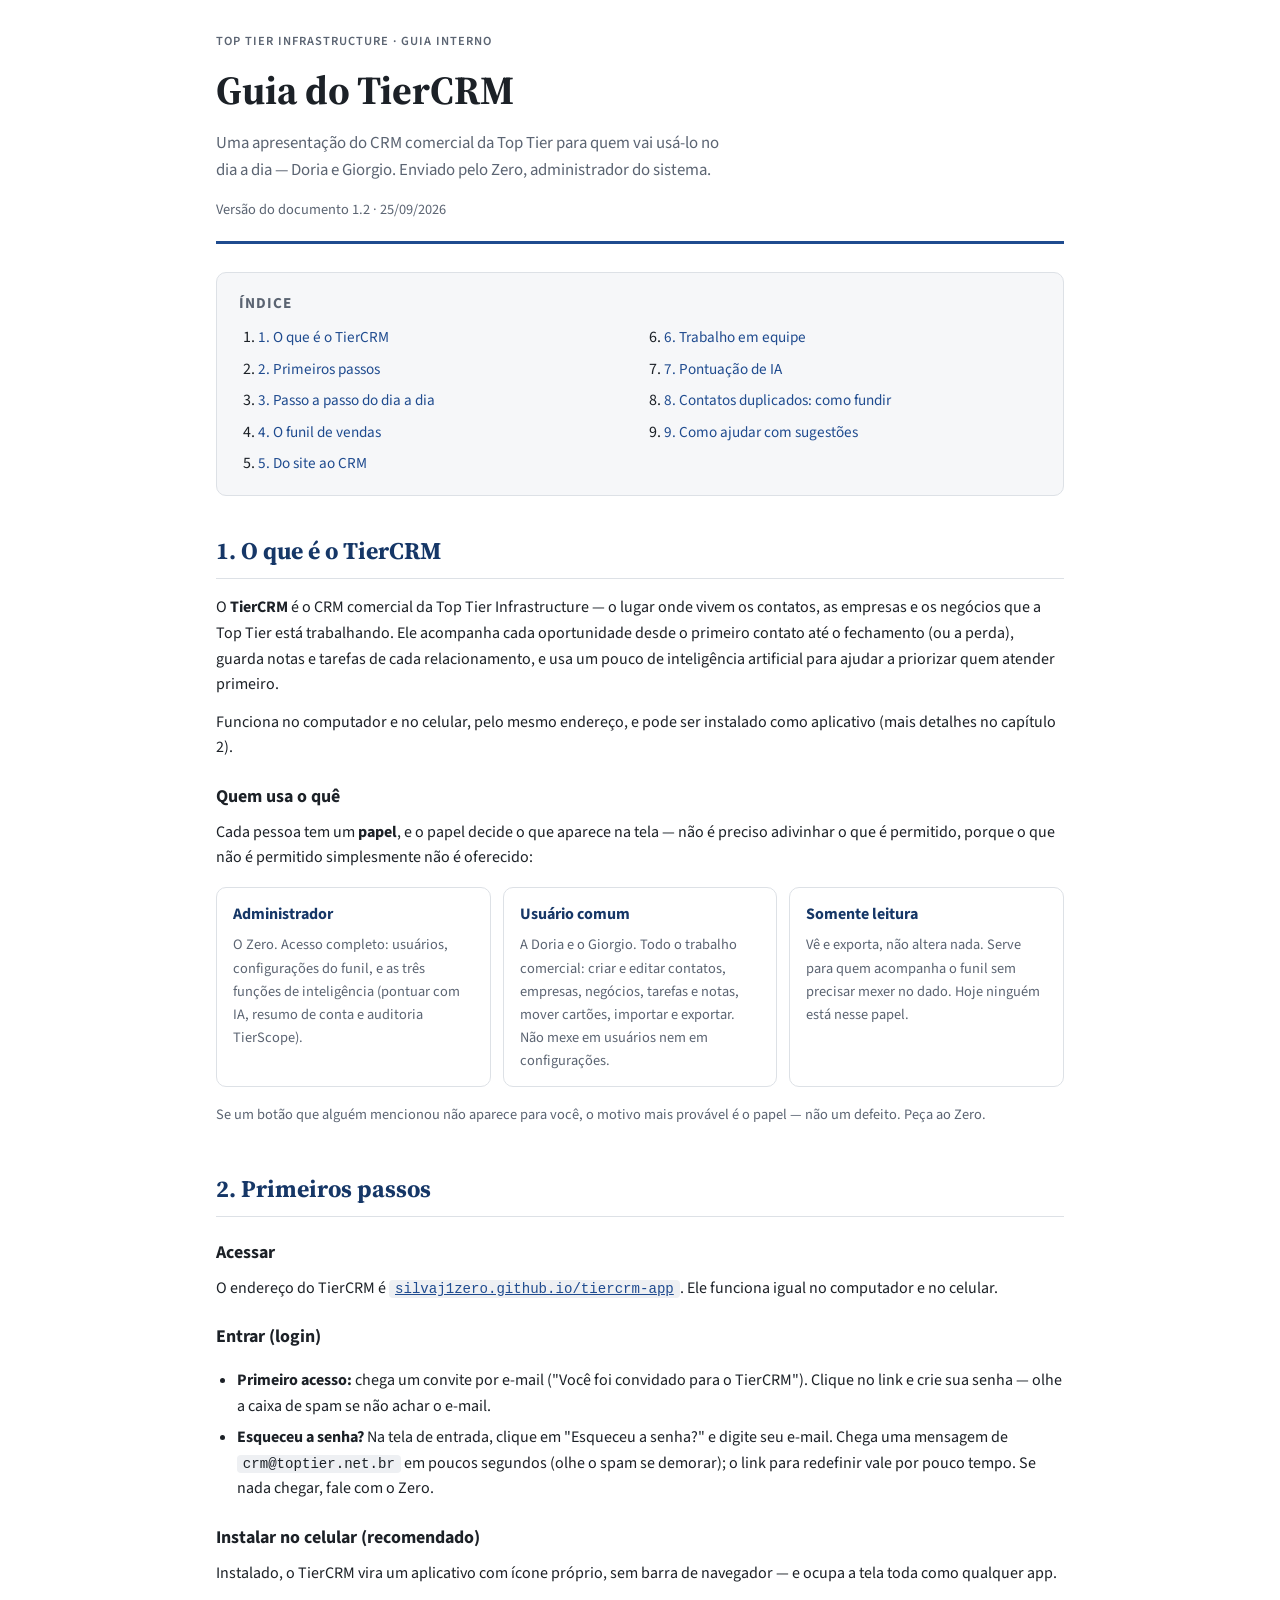
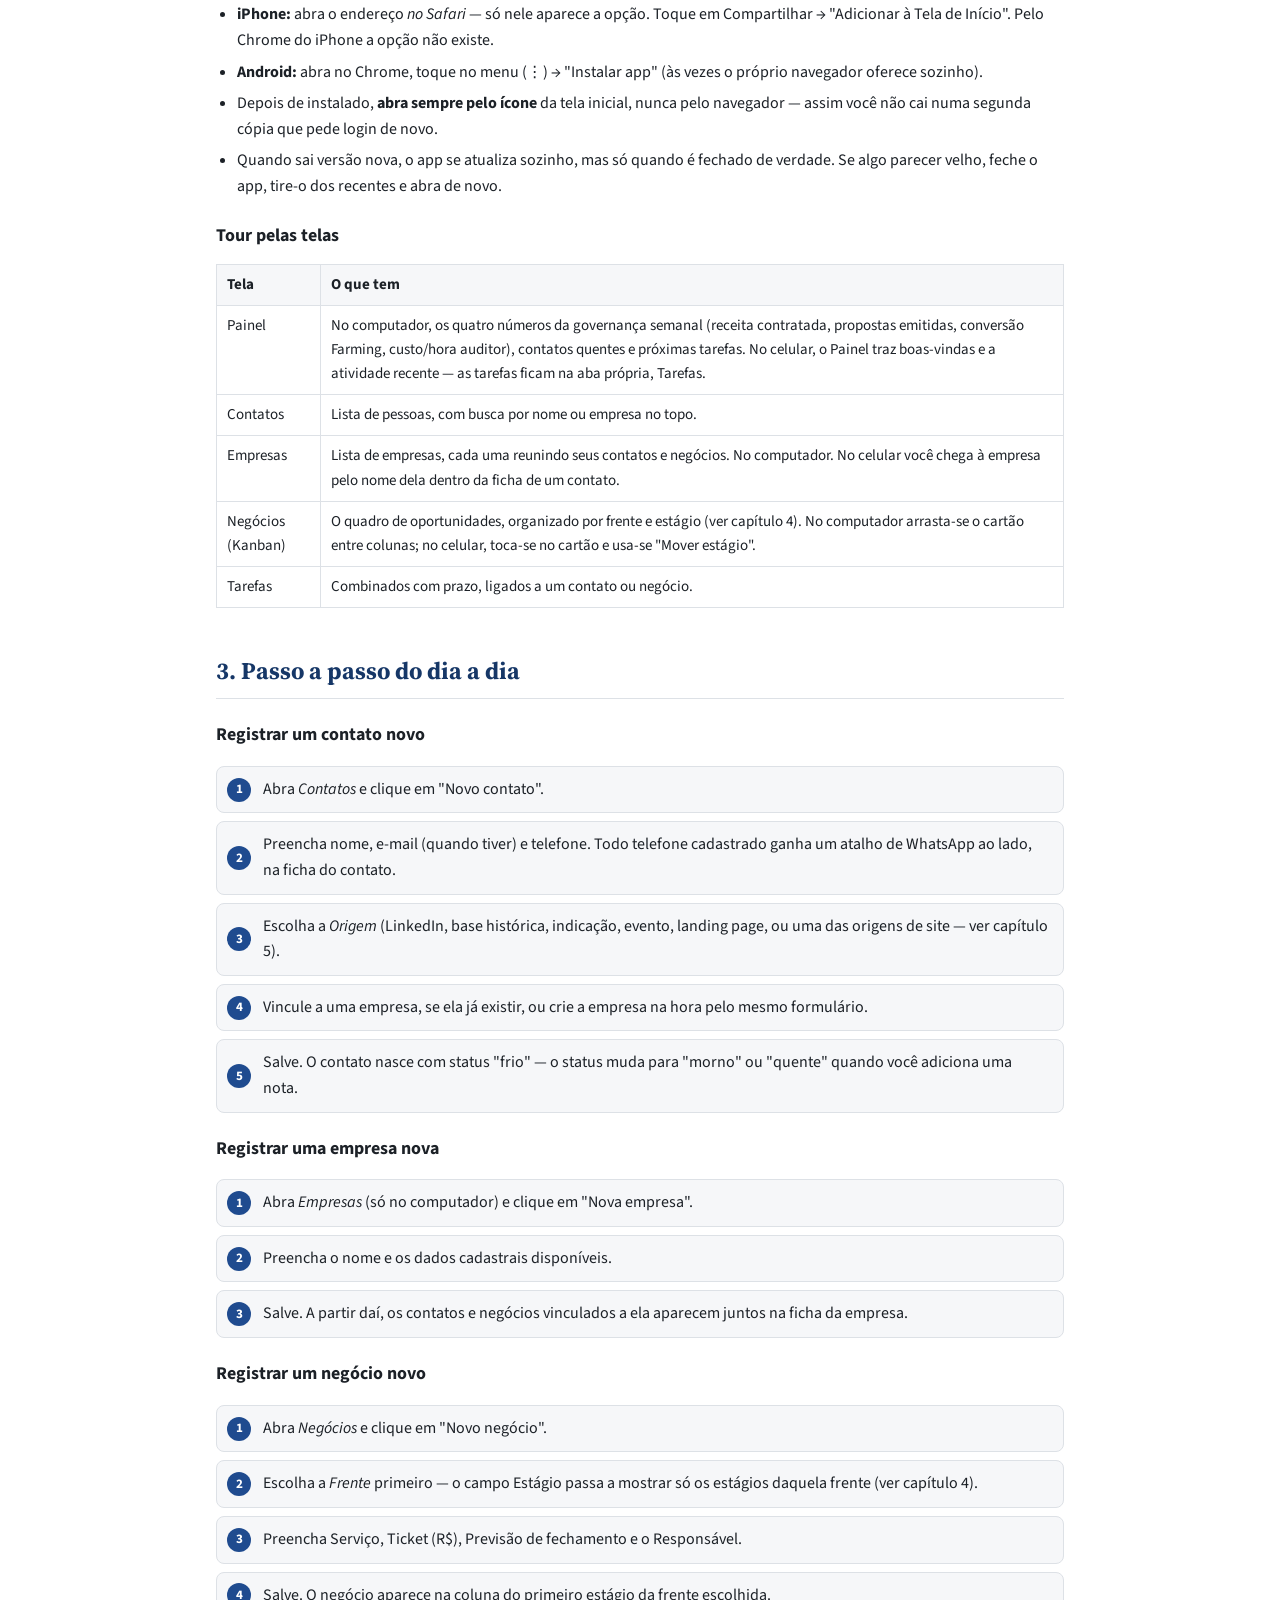
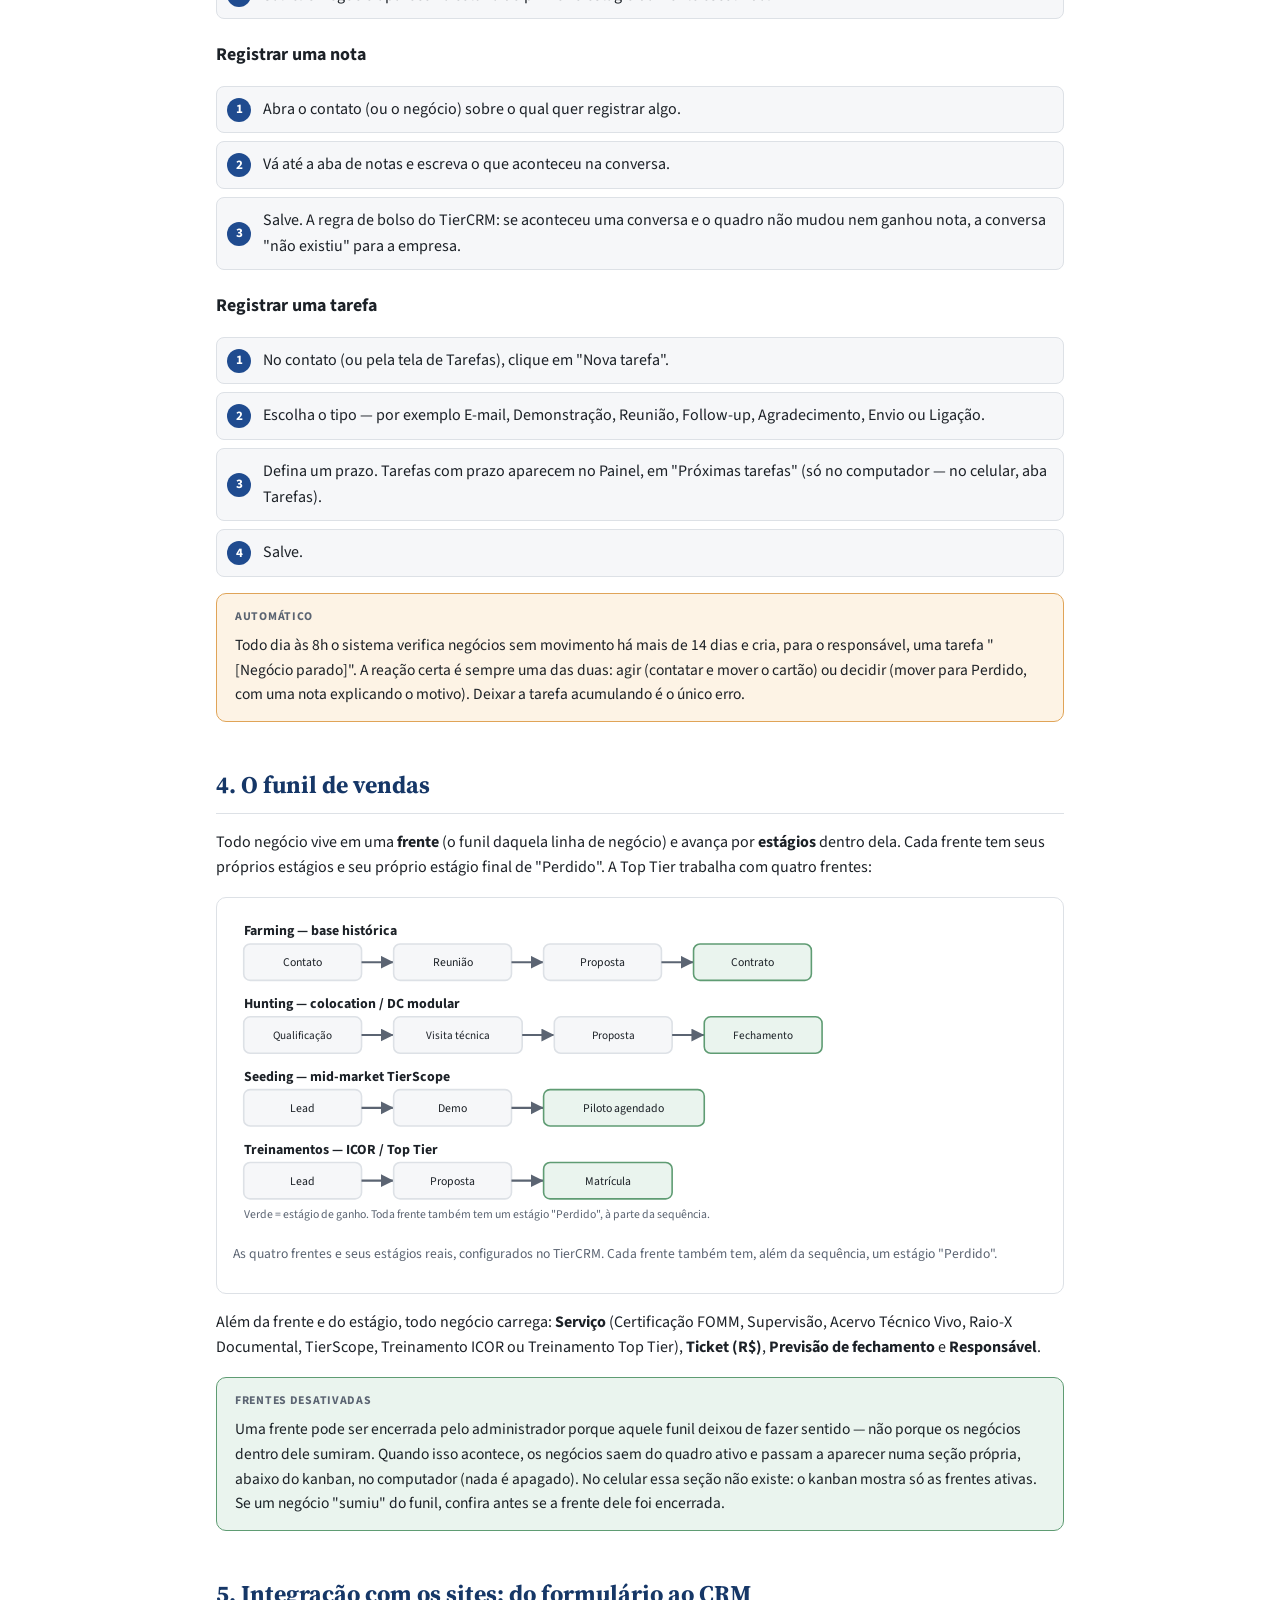
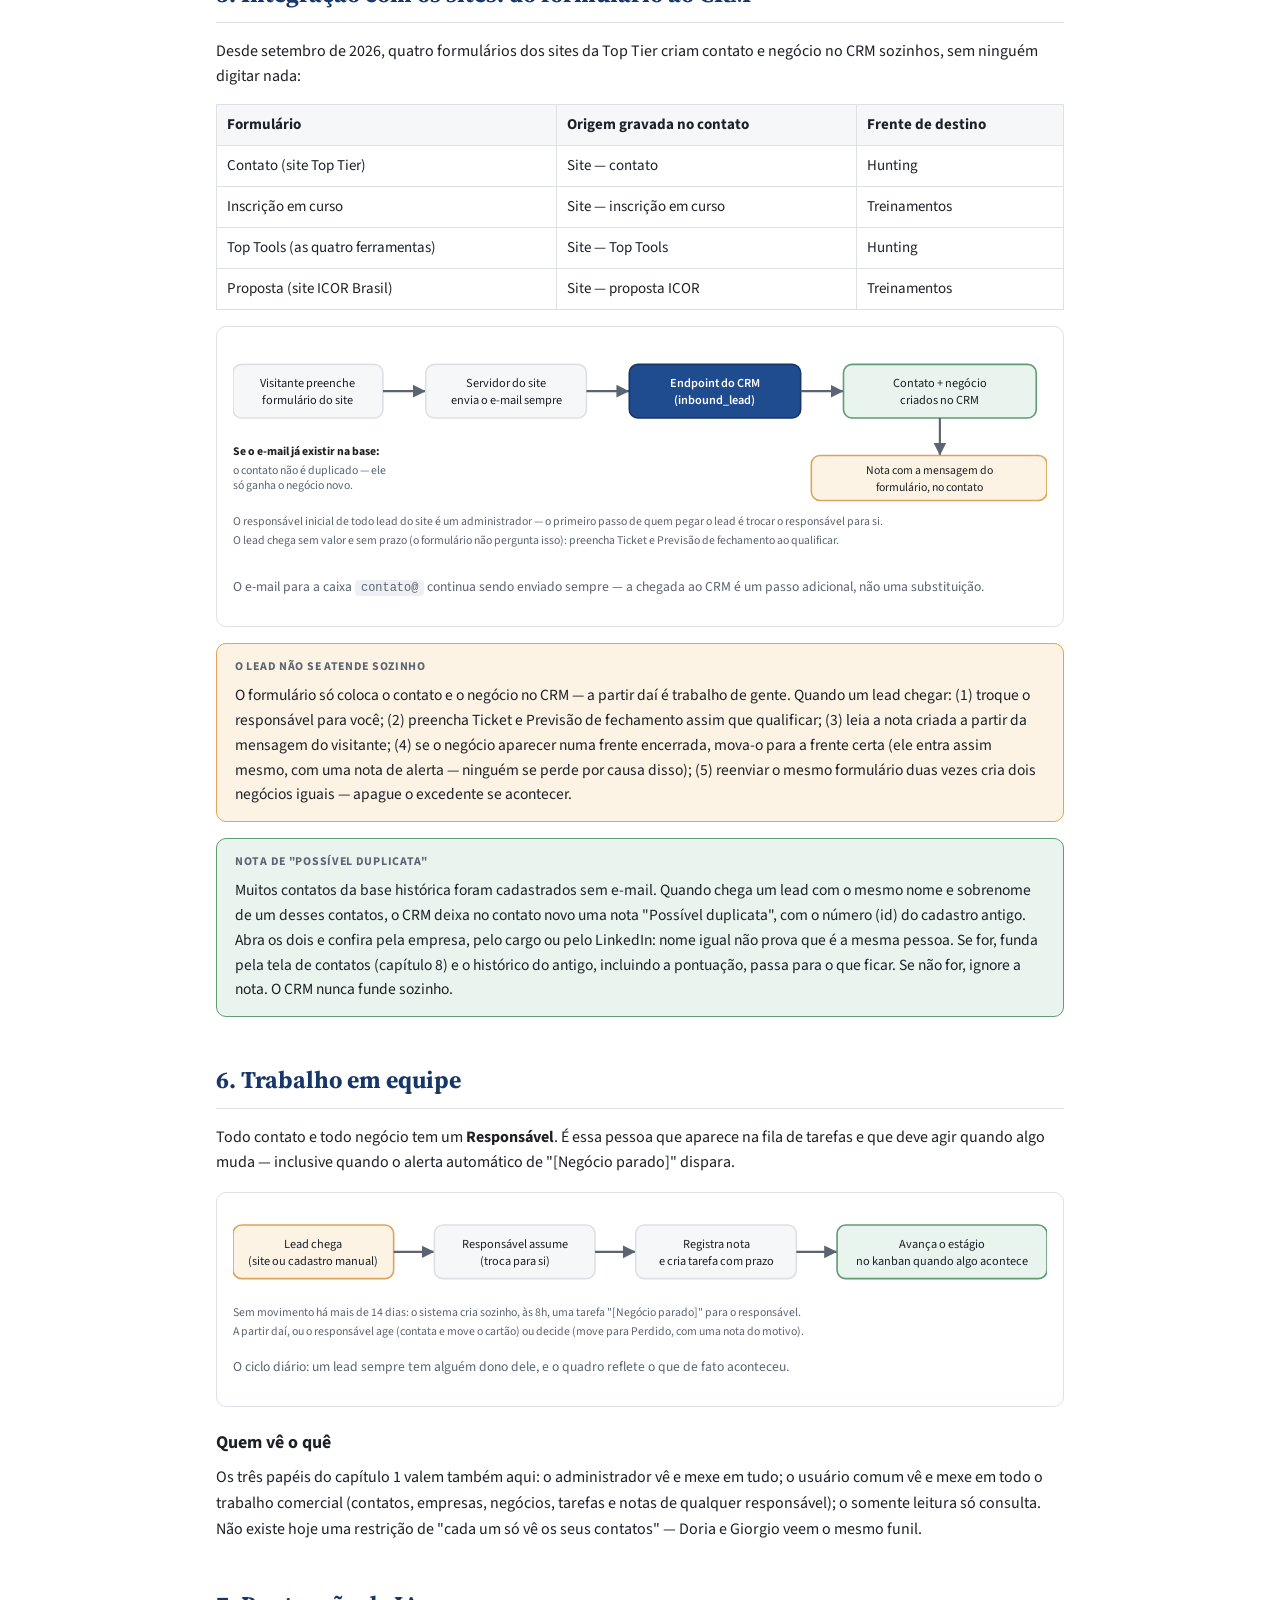
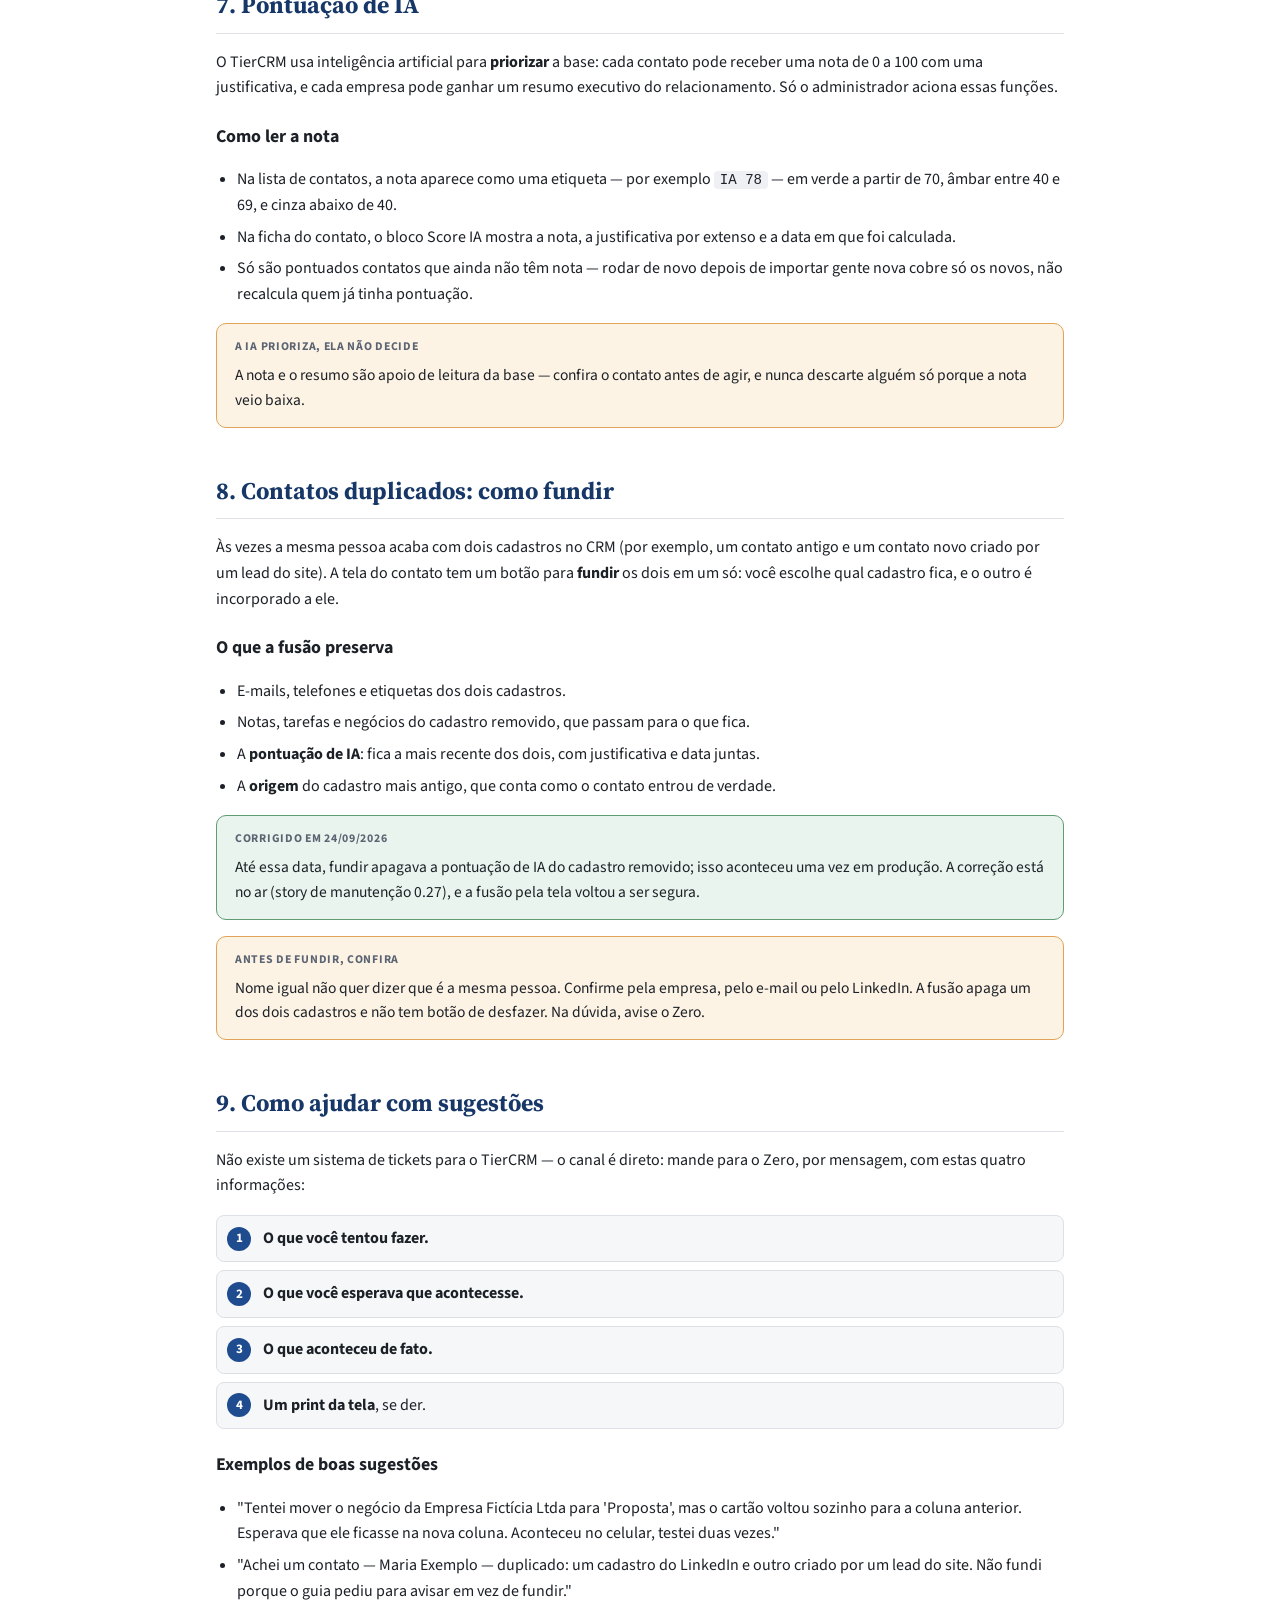
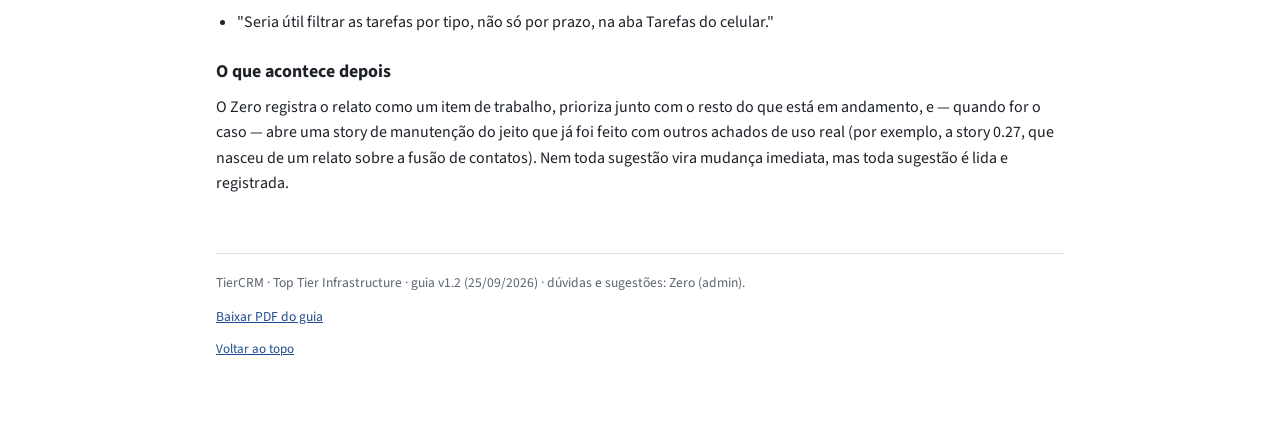
==== guia/index.html @ b4ea7267 "Updates" ====
<!doctype html>
<html lang="pt-BR">
  <head>
    <meta charset="UTF-8" />
    <meta name="viewport" content="width=device-width, initial-scale=1.0" />
    <meta name="robots" content="noindex, nofollow" />
    <title>Guia do TierCRM</title>
    <meta
      name="description"
      content="Apresentação didática do TierCRM para a equipe da Top Tier Infrastructure."
    />
    <link rel="preconnect" href="https://fonts.googleapis.com" />
    <link rel="preconnect" href="https://fonts.gstatic.com" crossorigin />
    <link
      href="https://fonts.googleapis.com/css2?family=Source+Sans+3:wght@400;600;700&family=Source+Serif+4:wght@600;700&display=swap"
      rel="stylesheet"
    />
    <style>
      :root {
        --color-bg: #ffffff;
        --color-bg-alt: #f6f7f9;
        --color-surface: #ffffff;
        --color-border: #dde1e6;
        --color-text: #1c2127;
        --color-text-muted: #5b6472;
        --color-primary: #1f4b8f;
        --color-primary-dark: #163767;
        --color-accent: #b3550f;
        --color-warn-bg: #fdf3e5;
        --color-warn-border: #e0a458;
        --color-danger-bg: #fceceb;
        --color-danger-border: #d16a5e;
        --color-ok-bg: #eaf4ee;
        --color-ok-border: #5f9c73;
        --color-code-bg: #eef0f3;
        --color-on-primary: #ffffff;
        --shadow-card:
          0 1px 2px rgba(20, 24, 30, 0.06), 0 1px 1px rgba(20, 24, 30, 0.04);
        --font-body:
          "Source Sans 3", "Segoe UI", system-ui, -apple-system, sans-serif;
        --font-heading: "Source Serif 4", Georgia, "Times New Roman", serif;
      }

      @media (prefers-color-scheme: dark) {
        :root:not([data-theme="light"]) {
          --color-bg: #14171c;
          --color-bg-alt: #1a1e24;
          --color-surface: #1d2128;
          --color-border: #333a44;
          --color-text: #e7e9ec;
          --color-text-muted: #a3aab5;
          --color-primary: #7ea6e8;
          --color-primary-dark: #a9c4f0;
          --color-accent: #e3a15f;
          --color-warn-bg: #332617;
          --color-warn-border: #b07a34;
          --color-danger-bg: #34201e;
          --color-danger-border: #b3564a;
          --color-ok-bg: #1c2b21;
          --color-ok-border: #4c8562;
          --color-code-bg: #262b33;
          --color-on-primary: #0f1a2e;
          --shadow-card: 0 1px 2px rgba(0, 0, 0, 0.4);
        }
      }

      :root[data-theme="dark"] {
        --color-bg: #14171c;
        --color-bg-alt: #1a1e24;
        --color-surface: #1d2128;
        --color-border: #333a44;
        --color-text: #e7e9ec;
        --color-text-muted: #a3aab5;
        --color-primary: #7ea6e8;
        --color-primary-dark: #a9c4f0;
        --color-accent: #e3a15f;
        --color-warn-bg: #332617;
        --color-warn-border: #b07a34;
        --color-danger-bg: #34201e;
        --color-danger-border: #b3564a;
        --color-ok-bg: #1c2b21;
        --color-ok-border: #4c8562;
        --color-code-bg: #262b33;
        --color-on-primary: #0f1a2e;
        --shadow-card: 0 1px 2px rgba(0, 0, 0, 0.4);
      }

      * {
        box-sizing: border-box;
      }

      html {
        -webkit-text-size-adjust: 100%;
      }

      body {
        margin: 0;
        padding: 0;
        background: var(--color-bg);
        color: var(--color-text);
        font-family: var(--font-body);
        line-height: 1.6;
        overflow-x: hidden;
      }

      .page {
        max-width: 880px;
        margin: 0 auto;
        padding: 32px 16px 64px;
      }

      header.masthead {
        border-bottom: 3px solid var(--color-primary);
        padding-bottom: 20px;
        margin-bottom: 28px;
      }

      header.masthead .eyebrow {
        text-transform: uppercase;
        letter-spacing: 0.08em;
        font-size: 0.78rem;
        color: var(--color-text-muted);
        font-weight: 600;
      }

      header.masthead h1 {
        font-family: var(--font-heading);
        font-size: clamp(1.8rem, 5vw, 2.5rem);
        margin: 6px 0 8px;
        color: var(--color-text);
      }

      header.masthead p.lede {
        font-size: 1.05rem;
        color: var(--color-text-muted);
        max-width: 65ch;
        margin: 0;
      }

      header.masthead .meta-row {
        margin-top: 14px;
        font-size: 0.9rem;
        color: var(--color-text-muted);
      }

      nav.toc {
        background: var(--color-bg-alt);
        border: 1px solid var(--color-border);
        border-radius: 10px;
        padding: 18px 22px;
        margin-bottom: 36px;
      }

      nav.toc h2 {
        margin: 0 0 10px;
        font-size: 0.95rem;
        text-transform: uppercase;
        letter-spacing: 0.06em;
        color: var(--color-text-muted);
      }

      nav.toc ol {
        columns: 2;
        column-gap: 28px;
        margin: 0;
        padding-left: 1.2em;
      }

      nav.toc li {
        break-inside: avoid;
        margin-bottom: 6px;
      }

      nav.toc a {
        color: var(--color-primary);
        text-decoration: none;
        font-size: 0.95rem;
      }

      nav.toc a:hover {
        text-decoration: underline;
      }

      @media (max-width: 560px) {
        nav.toc ol {
          columns: 1;
        }
      }

      section {
        margin-bottom: 44px;
        scroll-margin-top: 16px;
      }

      section h2 {
        font-family: var(--font-heading);
        font-size: 1.5rem;
        color: var(--color-primary-dark);
        border-bottom: 1px solid var(--color-border);
        padding-bottom: 8px;
        margin: 0 0 16px;
      }

      section h3 {
        font-size: 1.12rem;
        margin: 22px 0 8px;
        color: var(--color-text);
      }

      p {
        margin: 0 0 12px;
      }

      ul,
      ol {
        padding-left: 1.3em;
      }
      li {
        margin-bottom: 6px;
      }

      ol.steps {
        counter-reset: step;
        list-style: none;
        padding-left: 0;
      }

      ol.steps > li {
        counter-increment: step;
        position: relative;
        padding: 10px 14px 10px 46px;
        margin-bottom: 8px;
        background: var(--color-bg-alt);
        border: 1px solid var(--color-border);
        border-radius: 8px;
      }

      ol.steps > li::before {
        content: counter(step);
        position: absolute;
        left: 10px;
        top: 50%;
        transform: translateY(-50%);
        width: 24px;
        height: 24px;
        border-radius: 50%;
        background: var(--color-primary);
        color: var(--color-on-primary);
        font-size: 0.82rem;
        font-weight: 700;
        display: flex;
        align-items: center;
        justify-content: center;
      }

      .card {
        background: var(--color-surface);
        border: 1px solid var(--color-border);
        border-radius: 10px;
        padding: 18px 20px;
        box-shadow: var(--shadow-card);
        margin: 16px 0;
      }

      .callout {
        border-radius: 10px;
        padding: 14px 18px;
        margin: 16px 0;
        border: 1px solid var(--color-border);
        font-size: 0.97rem;
      }

      .callout.warn {
        background: var(--color-warn-bg);
        border-color: var(--color-warn-border);
      }

      .callout.danger {
        background: var(--color-danger-bg);
        border-color: var(--color-danger-border);
      }

      .callout.ok {
        background: var(--color-ok-bg);
        border-color: var(--color-ok-border);
      }

      .callout strong.label {
        display: block;
        text-transform: uppercase;
        font-size: 0.74rem;
        letter-spacing: 0.06em;
        margin-bottom: 6px;
        color: var(--color-text-muted);
      }

      table {
        width: 100%;
        border-collapse: collapse;
        margin: 14px 0;
        font-size: 0.94rem;
      }

      @media (max-width: 560px) {
        table {
          font-size: 0.84rem;
        }
        th,
        td {
          padding: 6px 7px;
          overflow-wrap: anywhere;
        }
      }

      caption {
        text-align: left;
        font-size: 0.85rem;
        color: var(--color-text-muted);
        margin-bottom: 6px;
      }

      th,
      td {
        border: 1px solid var(--color-border);
        padding: 8px 10px;
        text-align: left;
        vertical-align: top;
      }

      th {
        background: var(--color-bg-alt);
        font-weight: 700;
      }

      code {
        background: var(--color-code-bg);
        padding: 1px 6px;
        border-radius: 4px;
        font-size: 0.88em;
        font-family: "SFMono-Regular", Consolas, Menlo, monospace;
      }

      .role-grid {
        display: grid;
        grid-template-columns: repeat(3, 1fr);
        gap: 12px;
        margin: 16px 0;
      }

      @media (max-width: 640px) {
        .role-grid {
          grid-template-columns: 1fr;
        }
      }

      .role-card {
        border: 1px solid var(--color-border);
        border-radius: 10px;
        padding: 14px 16px;
        background: var(--color-surface);
      }

      .role-card h4 {
        margin: 0 0 6px;
        font-size: 1rem;
        color: var(--color-primary-dark);
      }

      .role-card p {
        font-size: 0.9rem;
        color: var(--color-text-muted);
        margin: 0;
      }

      .diagram-wrap {
        background: var(--color-surface);
        border: 1px solid var(--color-border);
        border-radius: 10px;
        padding: 16px;
        margin: 16px 0;
      }

      .diagram-wrap {
        overflow-x: auto;
      }
      .diagram-wrap svg {
        min-width: 620px;
        width: 100%;
        height: auto;
        display: block;
      }

      @media (max-width: 640px) {
        .diagram-wrap::before {
          content: "Arraste o diagrama para o lado para ver tudo.";
          display: block;
          font-size: 0.8rem;
          color: var(--color-text-muted);
          margin-bottom: 6px;
        }
      }

      .diagram-caption {
        font-size: 0.85rem;
        color: var(--color-text-muted);
        margin-top: 8px;
      }

      svg text {
        font-family: var(--font-body);
        fill: var(--color-text);
      }

      .svg-box {
        fill: var(--color-bg-alt);
        stroke: var(--color-border);
        stroke-width: 1.5;
      }
      .svg-box-primary {
        fill: var(--color-primary);
        stroke: var(--color-primary-dark);
        stroke-width: 1.5;
      }
      .svg-box-accent {
        fill: var(--color-warn-bg);
        stroke: var(--color-warn-border);
        stroke-width: 1.5;
      }
      .svg-box-ok {
        fill: var(--color-ok-bg);
        stroke: var(--color-ok-border);
        stroke-width: 1.5;
      }
      .svg-arrow {
        stroke: var(--color-text-muted);
        stroke-width: 2;
        fill: none;
        marker-end: url(#arrowhead);
      }
      .svg-label-primary {
        fill: var(--color-on-primary);
        font-weight: 600;
      }
      .svg-label {
        fill: var(--color-text);
      }
      .svg-sub {
        fill: var(--color-text-muted);
        font-size: 11px;
      }

      footer.doc-footer {
        margin-top: 56px;
        padding-top: 18px;
        border-top: 1px solid var(--color-border);
        font-size: 0.85rem;
        color: var(--color-text-muted);
      }

      a {
        color: var(--color-primary);
      }

      .back-to-top {
        font-size: 0.82rem;
      }

      @media print {
        nav.toc {
          break-inside: avoid;
        }
        section {
          break-inside: avoid-page;
          margin-bottom: 24px;
        }
        .back-to-top {
          display: none;
        }
        body {
          background: #fff;
          color: #000;
        }
        a {
          color: #000;
          text-decoration: underline;
        }
      }
    </style>
  </head>
  <body>
    <div class="page">
      <header class="masthead">
        <div class="eyebrow">Top Tier Infrastructure · guia interno</div>
        <h1>Guia do TierCRM</h1>
        <p class="lede">
          Uma apresentação do CRM comercial da Top Tier para quem vai usá-lo no
          dia a dia — Doria e Giorgio. Enviado pelo Zero, administrador do
          sistema.
        </p>
        <div class="meta-row">Versão do documento 1.2 · 25/09/2026</div>
      </header>

      <nav class="toc" aria-label="Índice">
        <h2>Índice</h2>
        <ol>
          <li><a href="#resumo">1. O que é o TierCRM</a></li>
          <li><a href="#primeiros-passos">2. Primeiros passos</a></li>
          <li><a href="#passo-a-passo">3. Passo a passo do dia a dia</a></li>
          <li><a href="#funil">4. O funil de vendas</a></li>
          <li><a href="#integracao-site">5. Do site ao CRM</a></li>
          <li><a href="#equipe">6. Trabalho em equipe</a></li>
          <li><a href="#ia">7. Pontuação de IA</a></li>
          <li><a href="#cuidados">8. Contatos duplicados: como fundir</a></li>
          <li><a href="#sugestoes">9. Como ajudar com sugestões</a></li>
        </ol>
      </nav>

      <!-- ============ 1. RESUMO ============ -->
      <section id="resumo">
        <h2>1. O que é o TierCRM</h2>
        <p>
          O <strong>TierCRM</strong> é o CRM comercial da Top Tier
          Infrastructure — o lugar onde vivem os contatos, as empresas e os
          negócios que a Top Tier está trabalhando. Ele acompanha cada
          oportunidade desde o primeiro contato até o fechamento (ou a perda),
          guarda notas e tarefas de cada relacionamento, e usa um pouco de
          inteligência artificial para ajudar a priorizar quem atender primeiro.
        </p>
        <p>
          Funciona no computador e no celular, pelo mesmo endereço, e pode ser
          instalado como aplicativo (mais detalhes no capítulo 2).
        </p>
        <h3>Quem usa o quê</h3>
        <p>
          Cada pessoa tem um <strong>papel</strong>, e o papel decide o que
          aparece na tela — não é preciso adivinhar o que é permitido, porque o
          que não é permitido simplesmente não é oferecido:
        </p>
        <div class="role-grid">
          <div class="role-card">
            <h4>Administrador</h4>
            <p>
              O Zero. Acesso completo: usuários, configurações do funil, e as
              três funções de inteligência (pontuar com IA, resumo de conta e
              auditoria TierScope).
            </p>
          </div>
          <div class="role-card">
            <h4>Usuário comum</h4>
            <p>
              A Doria e o Giorgio. Todo o trabalho comercial: criar e editar
              contatos, empresas, negócios, tarefas e notas, mover cartões,
              importar e exportar. Não mexe em usuários nem em configurações.
            </p>
          </div>
          <div class="role-card">
            <h4>Somente leitura</h4>
            <p>
              Vê e exporta, não altera nada. Serve para quem acompanha o funil
              sem precisar mexer no dado. Hoje ninguém está nesse papel.
            </p>
          </div>
        </div>
        <p style="font-size: 0.9rem; color: var(--color-text-muted)">
          Se um botão que alguém mencionou não aparece para você, o motivo mais
          provável é o papel — não um defeito. Peça ao Zero.
        </p>
      </section>

      <!-- ============ 2. PRIMEIROS PASSOS ============ -->
      <section id="primeiros-passos">
        <h2>2. Primeiros passos</h2>

        <h3>Acessar</h3>
        <p>
          O endereço do TierCRM é
          <a href="https://silvaj1zero.github.io/tiercrm-app"
            ><code>silvaj1zero.github.io/tiercrm-app</code></a
          >. Ele funciona igual no computador e no celular.
        </p>

        <h3>Entrar (login)</h3>
        <ul>
          <li>
            <strong>Primeiro acesso:</strong> chega um convite por e-mail ("Você
            foi convidado para o TierCRM"). Clique no link e crie sua senha —
            olhe a caixa de spam se não achar o e-mail.
          </li>
          <li>
            <strong>Esqueceu a senha?</strong> Na tela de entrada, clique em
            "Esqueceu a senha?" e digite seu e-mail. Chega uma mensagem de
            <code>crm@toptier.net.br</code> em poucos segundos (olhe o spam se
            demorar); o link para redefinir vale por pouco tempo. Se nada
            chegar, fale com o Zero.
          </li>
        </ul>

        <h3>Instalar no celular (recomendado)</h3>
        <p>
          Instalado, o TierCRM vira um aplicativo com ícone próprio, sem barra
          de navegador — e ocupa a tela toda como qualquer app.
        </p>
        <ul>
          <li>
            <strong>iPhone:</strong> abra o endereço <em>no Safari</em> — só
            nele aparece a opção. Toque em Compartilhar → "Adicionar à Tela de
            Início". Pelo Chrome do iPhone a opção não existe.
          </li>
          <li>
            <strong>Android:</strong> abra no Chrome, toque no menu (⋮) →
            "Instalar app" (às vezes o próprio navegador oferece sozinho).
          </li>
          <li>
            Depois de instalado, <strong>abra sempre pelo ícone</strong> da tela
            inicial, nunca pelo navegador — assim você não cai numa segunda
            cópia que pede login de novo.
          </li>
          <li>
            Quando sai versão nova, o app se atualiza sozinho, mas só quando é
            fechado de verdade. Se algo parecer velho, feche o app, tire-o dos
            recentes e abra de novo.
          </li>
        </ul>

        <h3>Tour pelas telas</h3>
        <table>
          <tr>
            <th>Tela</th>
            <th>O que tem</th>
          </tr>
          <tr>
            <td>Painel</td>
            <td>
              No computador, os quatro números da governança semanal (receita
              contratada, propostas emitidas, conversão Farming, custo/hora
              auditor), contatos quentes e próximas tarefas. No celular, o
              Painel traz boas-vindas e a atividade recente — as tarefas ficam
              na aba própria, Tarefas.
            </td>
          </tr>
          <tr>
            <td>Contatos</td>
            <td>Lista de pessoas, com busca por nome ou empresa no topo.</td>
          </tr>
          <tr>
            <td>Empresas</td>
            <td>
              Lista de empresas, cada uma reunindo seus contatos e negócios. No
              computador. No celular você chega à empresa pelo nome dela dentro
              da ficha de um contato.
            </td>
          </tr>
          <tr>
            <td>Negócios (Kanban)</td>
            <td>
              O quadro de oportunidades, organizado por frente e estágio (ver
              capítulo 4). No computador arrasta-se o cartão entre colunas; no
              celular, toca-se no cartão e usa-se "Mover estágio".
            </td>
          </tr>
          <tr>
            <td>Tarefas</td>
            <td>Combinados com prazo, ligados a um contato ou negócio.</td>
          </tr>
        </table>
      </section>

      <!-- ============ 3. PASSO A PASSO ============ -->
      <section id="passo-a-passo">
        <h2>3. Passo a passo do dia a dia</h2>

        <h3>Registrar um contato novo</h3>
        <ol class="steps">
          <li>Abra <em>Contatos</em> e clique em "Novo contato".</li>
          <li>
            Preencha nome, e-mail (quando tiver) e telefone. Todo telefone
            cadastrado ganha um atalho de WhatsApp ao lado, na ficha do contato.
          </li>
          <li>
            Escolha a <em>Origem</em> (LinkedIn, base histórica, indicação,
            evento, landing page, ou uma das origens de site — ver capítulo 5).
          </li>
          <li>
            Vincule a uma empresa, se ela já existir, ou crie a empresa na hora
            pelo mesmo formulário.
          </li>
          <li>
            Salve. O contato nasce com status "frio" — o status muda para
            "morno" ou "quente" quando você adiciona uma nota.
          </li>
        </ol>

        <h3>Registrar uma empresa nova</h3>
        <ol class="steps">
          <li>
            Abra <em>Empresas</em> (só no computador) e clique em "Nova
            empresa".
          </li>
          <li>Preencha o nome e os dados cadastrais disponíveis.</li>
          <li>
            Salve. A partir daí, os contatos e negócios vinculados a ela
            aparecem juntos na ficha da empresa.
          </li>
        </ol>

        <h3>Registrar um negócio novo</h3>
        <ol class="steps">
          <li>Abra <em>Negócios</em> e clique em "Novo negócio".</li>
          <li>
            Escolha a <em>Frente</em> primeiro — o campo Estágio passa a mostrar
            só os estágios daquela frente (ver capítulo 4).
          </li>
          <li>
            Preencha Serviço, Ticket (R$), Previsão de fechamento e o
            Responsável.
          </li>
          <li>
            Salve. O negócio aparece na coluna do primeiro estágio da frente
            escolhida.
          </li>
        </ol>

        <h3>Registrar uma nota</h3>
        <ol class="steps">
          <li>
            Abra o contato (ou o negócio) sobre o qual quer registrar algo.
          </li>
          <li>Vá até a aba de notas e escreva o que aconteceu na conversa.</li>
          <li>
            Salve. A regra de bolso do TierCRM: se aconteceu uma conversa e o
            quadro não mudou nem ganhou nota, a conversa "não existiu" para a
            empresa.
          </li>
        </ol>

        <h3>Registrar uma tarefa</h3>
        <ol class="steps">
          <li>
            No contato (ou pela tela de Tarefas), clique em "Nova tarefa".
          </li>
          <li>
            Escolha o tipo — por exemplo E-mail, Demonstração, Reunião,
            Follow-up, Agradecimento, Envio ou Ligação.
          </li>
          <li>
            Defina um prazo. Tarefas com prazo aparecem no Painel, em "Próximas
            tarefas" (só no computador — no celular, aba Tarefas).
          </li>
          <li>Salve.</li>
        </ol>

        <div class="callout warn">
          <strong class="label">Automático</strong>
          Todo dia às 8h o sistema verifica negócios sem movimento há mais de 14
          dias e cria, para o responsável, uma tarefa "[Negócio parado]". A
          reação certa é sempre uma das duas: agir (contatar e mover o cartão)
          ou decidir (mover para Perdido, com uma nota explicando o motivo).
          Deixar a tarefa acumulando é o único erro.
        </div>
      </section>

      <!-- ============ 4. FUNIL ============ -->
      <section id="funil">
        <h2>4. O funil de vendas</h2>
        <p>
          Todo negócio vive em uma <strong>frente</strong> (o funil daquela
          linha de negócio) e avança por <strong>estágios</strong> dentro dela.
          Cada frente tem seus próprios estágios e seu próprio estágio final de
          "Perdido". A Top Tier trabalha com quatro frentes:
        </p>

        <div class="diagram-wrap">
          <svg
            viewBox="0 0 760 300"
            role="img"
            aria-label="Diagrama das quatro frentes do funil e seus estágios"
          >
            <defs>
              <marker
                id="arrowhead"
                markerWidth="8"
                markerHeight="8"
                refX="6"
                refY="3"
                orient="auto"
              >
                <path
                  d="M0,0 L6,3 L0,6 Z"
                  fill="var(--color-text-muted)"
                ></path>
              </marker>
            </defs>

            <!-- Farming row -->
            <text
              x="10"
              y="20"
              class="svg-label"
              font-size="13"
              font-weight="700"
            >
              Farming — base histórica
            </text>
            <g font-size="11">
              <rect
                x="10"
                y="28"
                width="110"
                height="34"
                rx="6"
                class="svg-box"
              ></rect>
              <text x="65" y="49" text-anchor="middle" class="svg-label">
                Contato
              </text>
              <line x1="120" y1="45" x2="150" y2="45" class="svg-arrow"></line>
              <rect
                x="150"
                y="28"
                width="110"
                height="34"
                rx="6"
                class="svg-box"
              ></rect>
              <text x="205" y="49" text-anchor="middle" class="svg-label">
                Reunião
              </text>
              <line x1="260" y1="45" x2="290" y2="45" class="svg-arrow"></line>
              <rect
                x="290"
                y="28"
                width="110"
                height="34"
                rx="6"
                class="svg-box"
              ></rect>
              <text x="345" y="49" text-anchor="middle" class="svg-label">
                Proposta
              </text>
              <line x1="400" y1="45" x2="430" y2="45" class="svg-arrow"></line>
              <rect
                x="430"
                y="28"
                width="110"
                height="34"
                rx="6"
                class="svg-box-ok"
              ></rect>
              <text x="485" y="49" text-anchor="middle" class="svg-label">
                Contrato
              </text>
            </g>

            <!-- Hunting row -->
            <text
              x="10"
              y="88"
              class="svg-label"
              font-size="13"
              font-weight="700"
            >
              Hunting — colocation / DC modular
            </text>
            <g font-size="10.5">
              <rect
                x="10"
                y="96"
                width="110"
                height="34"
                rx="6"
                class="svg-box"
              ></rect>
              <text x="65" y="117" text-anchor="middle" class="svg-label">
                Qualificação
              </text>
              <line
                x1="120"
                y1="113"
                x2="150"
                y2="113"
                class="svg-arrow"
              ></line>
              <rect
                x="150"
                y="96"
                width="120"
                height="34"
                rx="6"
                class="svg-box"
              ></rect>
              <text x="210" y="117" text-anchor="middle" class="svg-label">
                Visita técnica
              </text>
              <line
                x1="270"
                y1="113"
                x2="300"
                y2="113"
                class="svg-arrow"
              ></line>
              <rect
                x="300"
                y="96"
                width="110"
                height="34"
                rx="6"
                class="svg-box"
              ></rect>
              <text x="355" y="117" text-anchor="middle" class="svg-label">
                Proposta
              </text>
              <line
                x1="410"
                y1="113"
                x2="440"
                y2="113"
                class="svg-arrow"
              ></line>
              <rect
                x="440"
                y="96"
                width="110"
                height="34"
                rx="6"
                class="svg-box-ok"
              ></rect>
              <text x="495" y="117" text-anchor="middle" class="svg-label">
                Fechamento
              </text>
            </g>

            <!-- Seeding row -->
            <text
              x="10"
              y="156"
              class="svg-label"
              font-size="13"
              font-weight="700"
            >
              Seeding — mid-market TierScope
            </text>
            <g font-size="11">
              <rect
                x="10"
                y="164"
                width="110"
                height="34"
                rx="6"
                class="svg-box"
              ></rect>
              <text x="65" y="185" text-anchor="middle" class="svg-label">
                Lead
              </text>
              <line
                x1="120"
                y1="181"
                x2="150"
                y2="181"
                class="svg-arrow"
              ></line>
              <rect
                x="150"
                y="164"
                width="110"
                height="34"
                rx="6"
                class="svg-box"
              ></rect>
              <text x="205" y="185" text-anchor="middle" class="svg-label">
                Demo
              </text>
              <line
                x1="260"
                y1="181"
                x2="290"
                y2="181"
                class="svg-arrow"
              ></line>
              <rect
                x="290"
                y="164"
                width="150"
                height="34"
                rx="6"
                class="svg-box-ok"
              ></rect>
              <text x="365" y="185" text-anchor="middle" class="svg-label">
                Piloto agendado
              </text>
            </g>

            <!-- Treinamentos row -->
            <text
              x="10"
              y="224"
              class="svg-label"
              font-size="13"
              font-weight="700"
            >
              Treinamentos — ICOR / Top Tier
            </text>
            <g font-size="11">
              <rect
                x="10"
                y="232"
                width="110"
                height="34"
                rx="6"
                class="svg-box"
              ></rect>
              <text x="65" y="253" text-anchor="middle" class="svg-label">
                Lead
              </text>
              <line
                x1="120"
                y1="249"
                x2="150"
                y2="249"
                class="svg-arrow"
              ></line>
              <rect
                x="150"
                y="232"
                width="110"
                height="34"
                rx="6"
                class="svg-box"
              ></rect>
              <text x="205" y="253" text-anchor="middle" class="svg-label">
                Proposta
              </text>
              <line
                x1="260"
                y1="249"
                x2="290"
                y2="249"
                class="svg-arrow"
              ></line>
              <rect
                x="290"
                y="232"
                width="120"
                height="34"
                rx="6"
                class="svg-box-ok"
              ></rect>
              <text x="350" y="253" text-anchor="middle" class="svg-label">
                Matrícula
              </text>
            </g>

            <text x="10" y="284" class="svg-sub">
              Verde = estágio de ganho. Toda frente também tem um estágio
              "Perdido", à parte da sequência.
            </text>
          </svg>
          <p class="diagram-caption">
            As quatro frentes e seus estágios reais, configurados no TierCRM.
            Cada frente também tem, além da sequência, um estágio "Perdido".
          </p>
        </div>

        <p>
          Além da frente e do estágio, todo negócio carrega:
          <strong>Serviço</strong> (Certificação FOMM, Supervisão, Acervo
          Técnico Vivo, Raio-X Documental, TierScope, Treinamento ICOR ou
          Treinamento Top Tier), <strong>Ticket (R$)</strong>,
          <strong>Previsão de fechamento</strong> e
          <strong>Responsável</strong>.
        </p>

        <div class="callout ok">
          <strong class="label">Frentes desativadas</strong>
          Uma frente pode ser encerrada pelo administrador porque aquele funil
          deixou de fazer sentido — não porque os negócios dentro dele sumiram.
          Quando isso acontece, os negócios saem do quadro ativo e passam a
          aparecer numa seção própria, abaixo do kanban, no computador (nada é
          apagado). No celular essa seção não existe: o kanban mostra só as
          frentes ativas. Se um negócio "sumiu" do funil, confira antes se a
          frente dele foi encerrada.
        </div>
      </section>

      <!-- ============ 5. INTEGRAÇÃO COM OS SITES ============ -->
      <section id="integracao-site">
        <h2>5. Integração com os sites: do formulário ao CRM</h2>
        <p>
          Desde setembro de 2026, quatro formulários dos sites da Top Tier criam
          contato e negócio no CRM sozinhos, sem ninguém digitar nada:
        </p>
        <table>
          <tr>
            <th>Formulário</th>
            <th>Origem gravada no contato</th>
            <th>Frente de destino</th>
          </tr>
          <tr>
            <td>Contato (site Top Tier)</td>
            <td>Site — contato</td>
            <td>Hunting</td>
          </tr>
          <tr>
            <td>Inscrição em curso</td>
            <td>Site — inscrição em curso</td>
            <td>Treinamentos</td>
          </tr>
          <tr>
            <td>Top Tools (as quatro ferramentas)</td>
            <td>Site — Top Tools</td>
            <td>Hunting</td>
          </tr>
          <tr>
            <td>Proposta (site ICOR Brasil)</td>
            <td>Site — proposta ICOR</td>
            <td>Treinamentos</td>
          </tr>
        </table>

        <div class="diagram-wrap">
          <svg
            viewBox="0 0 760 210"
            role="img"
            aria-label="Fluxo do lead do formulário do site até o CRM"
          >
            <g font-size="11.5">
              <rect
                x="0"
                y="20"
                width="140"
                height="50"
                rx="8"
                class="svg-box"
              ></rect>
              <text x="70" y="41" text-anchor="middle" class="svg-label">
                Visitante preenche
              </text>
              <text x="70" y="57" text-anchor="middle" class="svg-label">
                formulário do site
              </text>

              <line x1="140" y1="45" x2="180" y2="45" class="svg-arrow"></line>

              <rect
                x="180"
                y="20"
                width="150"
                height="50"
                rx="8"
                class="svg-box"
              ></rect>
              <text x="255" y="41" text-anchor="middle" class="svg-label">
                Servidor do site
              </text>
              <text x="255" y="57" text-anchor="middle" class="svg-label">
                envia o e-mail sempre
              </text>

              <line x1="330" y1="45" x2="370" y2="45" class="svg-arrow"></line>

              <rect
                x="370"
                y="20"
                width="160"
                height="50"
                rx="8"
                class="svg-box-primary"
              ></rect>
              <text
                x="450"
                y="41"
                text-anchor="middle"
                class="svg-label-primary"
              >
                Endpoint do CRM
              </text>
              <text
                x="450"
                y="57"
                text-anchor="middle"
                class="svg-label-primary"
              >
                (inbound_lead)
              </text>

              <line x1="530" y1="45" x2="570" y2="45" class="svg-arrow"></line>

              <rect
                x="570"
                y="20"
                width="180"
                height="50"
                rx="8"
                class="svg-box-ok"
              ></rect>
              <text x="660" y="41" text-anchor="middle" class="svg-label">
                Contato + negócio
              </text>
              <text x="660" y="57" text-anchor="middle" class="svg-label">
                criados no CRM
              </text>
            </g>

            <line x1="660" y1="70" x2="660" y2="105" class="svg-arrow"></line>
            <rect
              x="540"
              y="105"
              width="220"
              height="42"
              rx="8"
              class="svg-box-accent"
            ></rect>
            <text
              x="650"
              y="122"
              text-anchor="middle"
              class="svg-label"
              font-size="11"
            >
              Nota com a mensagem do
            </text>
            <text
              x="650"
              y="138"
              text-anchor="middle"
              class="svg-label"
              font-size="11"
            >
              formulário, no contato
            </text>

            <text
              x="0"
              y="105"
              class="svg-label"
              font-size="11"
              font-weight="700"
            >
              Se o e-mail já existir na base:
            </text>
            <text x="0" y="122" class="svg-sub">
              o contato não é duplicado — ele
            </text>
            <text x="0" y="136" class="svg-sub">só ganha o negócio novo.</text>

            <text x="0" y="170" class="svg-sub">
              O responsável inicial de todo lead do site é um administrador — o
              primeiro passo de quem pegar o lead é trocar o responsável para
              si.
            </text>
            <text x="0" y="188" class="svg-sub">
              O lead chega sem valor e sem prazo (o formulário não pergunta
              isso): preencha Ticket e Previsão de fechamento ao qualificar.
            </text>
          </svg>
          <p class="diagram-caption">
            O e-mail para a caixa <code>contato@</code> continua sendo enviado
            sempre — a chegada ao CRM é um passo adicional, não uma
            substituição.
          </p>
        </div>

        <div class="callout warn">
          <strong class="label">O lead não se atende sozinho</strong>
          O formulário só coloca o contato e o negócio no CRM — a partir daí é
          trabalho de gente. Quando um lead chegar: (1) troque o responsável
          para você; (2) preencha Ticket e Previsão de fechamento assim que
          qualificar; (3) leia a nota criada a partir da mensagem do visitante;
          (4) se o negócio aparecer numa frente encerrada, mova-o para a frente
          certa (ele entra assim mesmo, com uma nota de alerta — ninguém se
          perde por causa disso); (5) reenviar o mesmo formulário duas vezes
          cria dois negócios iguais — apague o excedente se acontecer.
        </div>

        <div class="callout ok">
          <strong class="label">Nota de "Possível duplicata"</strong>
          Muitos contatos da base histórica foram cadastrados sem e-mail. Quando
          chega um lead com o mesmo nome e sobrenome de um desses contatos, o
          CRM deixa no contato novo uma nota "Possível duplicata", com o número
          (id) do cadastro antigo. Abra os dois e confira pela empresa, pelo
          cargo ou pelo LinkedIn: nome igual não prova que é a mesma pessoa. Se
          for, funda pela tela de contatos (capítulo 8) e o histórico do antigo,
          incluindo a pontuação, passa para o que ficar. Se não for, ignore a
          nota. O CRM nunca funde sozinho.
        </div>
      </section>

      <!-- ============ 6. TRABALHO EM EQUIPE ============ -->
      <section id="equipe">
        <h2>6. Trabalho em equipe</h2>
        <p>
          Todo contato e todo negócio tem um <strong>Responsável</strong>. É
          essa pessoa que aparece na fila de tarefas e que deve agir quando algo
          muda — inclusive quando o alerta automático de "[Negócio parado]"
          dispara.
        </p>

        <div class="diagram-wrap">
          <svg
            viewBox="0 0 760 130"
            role="img"
            aria-label="Fluxo do dia a dia: lead chega, responsável assume, cria tarefa, avança o estágio"
          >
            <g font-size="11.5">
              <rect
                x="0"
                y="15"
                width="150"
                height="50"
                rx="8"
                class="svg-box-accent"
              ></rect>
              <text x="75" y="36" text-anchor="middle" class="svg-label">
                Lead chega
              </text>
              <text x="75" y="52" text-anchor="middle" class="svg-label">
                (site ou cadastro manual)
              </text>

              <line x1="150" y1="40" x2="188" y2="40" class="svg-arrow"></line>

              <rect
                x="188"
                y="15"
                width="150"
                height="50"
                rx="8"
                class="svg-box"
              ></rect>
              <text x="263" y="36" text-anchor="middle" class="svg-label">
                Responsável assume
              </text>
              <text x="263" y="52" text-anchor="middle" class="svg-label">
                (troca para si)
              </text>

              <line x1="338" y1="40" x2="376" y2="40" class="svg-arrow"></line>

              <rect
                x="376"
                y="15"
                width="150"
                height="50"
                rx="8"
                class="svg-box"
              ></rect>
              <text x="451" y="36" text-anchor="middle" class="svg-label">
                Registra nota
              </text>
              <text x="451" y="52" text-anchor="middle" class="svg-label">
                e cria tarefa com prazo
              </text>

              <line x1="526" y1="40" x2="564" y2="40" class="svg-arrow"></line>

              <rect
                x="564"
                y="15"
                width="196"
                height="50"
                rx="8"
                class="svg-box-ok"
              ></rect>
              <text x="662" y="36" text-anchor="middle" class="svg-label">
                Avança o estágio
              </text>
              <text x="662" y="52" text-anchor="middle" class="svg-label">
                no kanban quando algo acontece
              </text>
            </g>
            <text x="0" y="100" class="svg-sub">
              Sem movimento há mais de 14 dias: o sistema cria sozinho, às 8h,
              uma tarefa "[Negócio parado]" para o responsável.
            </text>
            <text x="0" y="118" class="svg-sub">
              A partir daí, ou o responsável age (contata e move o cartão) ou
              decide (move para Perdido, com uma nota do motivo).
            </text>
          </svg>
          <p class="diagram-caption">
            O ciclo diário: um lead sempre tem alguém dono dele, e o quadro
            reflete o que de fato aconteceu.
          </p>
        </div>

        <h3>Quem vê o quê</h3>
        <p>
          Os três papéis do capítulo 1 valem também aqui: o administrador vê e
          mexe em tudo; o usuário comum vê e mexe em todo o trabalho comercial
          (contatos, empresas, negócios, tarefas e notas de qualquer
          responsável); o somente leitura só consulta. Não existe hoje uma
          restrição de "cada um só vê os seus contatos" — Doria e Giorgio veem o
          mesmo funil.
        </p>
      </section>

      <!-- ============ 7. PONTUAÇÃO DE IA ============ -->
      <section id="ia">
        <h2>7. Pontuação de IA</h2>
        <p>
          O TierCRM usa inteligência artificial para
          <strong>priorizar</strong> a base: cada contato pode receber uma nota
          de 0 a 100 com uma justificativa, e cada empresa pode ganhar um resumo
          executivo do relacionamento. Só o administrador aciona essas funções.
        </p>
        <h3>Como ler a nota</h3>
        <ul>
          <li>
            Na lista de contatos, a nota aparece como uma etiqueta — por exemplo
            <code>IA 78</code> — em verde a partir de 70, âmbar entre 40 e 69, e
            cinza abaixo de 40.
          </li>
          <li>
            Na ficha do contato, o bloco Score IA mostra a nota, a justificativa
            por extenso e a data em que foi calculada.
          </li>
          <li>
            Só são pontuados contatos que ainda não têm nota — rodar de novo
            depois de importar gente nova cobre só os novos, não recalcula quem
            já tinha pontuação.
          </li>
        </ul>
        <div class="callout warn">
          <strong class="label">A IA prioriza, ela não decide</strong>
          A nota e o resumo são apoio de leitura da base — confira o contato
          antes de agir, e nunca descarte alguém só porque a nota veio baixa.
        </div>
      </section>

      <!-- ============ 8. FUSÃO DE CONTATOS ============ -->
      <section id="cuidados">
        <h2>8. Contatos duplicados: como fundir</h2>
        <p>
          Às vezes a mesma pessoa acaba com dois cadastros no CRM (por exemplo,
          um contato antigo e um contato novo criado por um lead do site). A
          tela do contato tem um botão para <strong>fundir</strong> os dois em
          um só: você escolhe qual cadastro fica, e o outro é incorporado a ele.
        </p>
        <h3>O que a fusão preserva</h3>
        <ul>
          <li>E-mails, telefones e etiquetas dos dois cadastros.</li>
          <li>
            Notas, tarefas e negócios do cadastro removido, que passam para o
            que fica.
          </li>
          <li>
            A <strong>pontuação de IA</strong>: fica a mais recente dos dois,
            com justificativa e data juntas.
          </li>
          <li>
            A <strong>origem</strong> do cadastro mais antigo, que conta como o
            contato entrou de verdade.
          </li>
        </ul>
        <div class="callout ok">
          <strong class="label">Corrigido em 24/09/2026</strong>
          Até essa data, fundir apagava a pontuação de IA do cadastro removido;
          isso aconteceu uma vez em produção. A correção está no ar (story de
          manutenção 0.27), e a fusão pela tela voltou a ser segura.
        </div>
        <div class="callout warn">
          <strong class="label">Antes de fundir, confira</strong>
          Nome igual não quer dizer que é a mesma pessoa. Confirme pela empresa,
          pelo e-mail ou pelo LinkedIn. A fusão apaga um dos dois cadastros e
          não tem botão de desfazer. Na dúvida, avise o Zero.
        </div>
      </section>

      <!-- ============ 9. SUGESTÕES ============ -->
      <section id="sugestoes">
        <h2>9. Como ajudar com sugestões</h2>
        <p>
          Não existe um sistema de tickets para o TierCRM — o canal é direto:
          mande para o Zero, por mensagem, com estas quatro informações:
        </p>
        <ol class="steps">
          <li><strong>O que você tentou fazer.</strong></li>
          <li><strong>O que você esperava que acontecesse.</strong></li>
          <li><strong>O que aconteceu de fato.</strong></li>
          <li><strong>Um print da tela</strong>, se der.</li>
        </ol>

        <h3>Exemplos de boas sugestões</h3>
        <ul>
          <li>
            "Tentei mover o negócio da Empresa Fictícia Ltda para 'Proposta',
            mas o cartão voltou sozinho para a coluna anterior. Esperava que ele
            ficasse na nova coluna. Aconteceu no celular, testei duas vezes."
          </li>
          <li>
            "Achei um contato — Maria Exemplo — duplicado: um cadastro do
            LinkedIn e outro criado por um lead do site. Não fundi porque o guia
            pediu para avisar em vez de fundir."
          </li>
          <li>
            "Seria útil filtrar as tarefas por tipo, não só por prazo, na aba
            Tarefas do celular."
          </li>
        </ul>

        <h3>O que acontece depois</h3>
        <p>
          O Zero registra o relato como um item de trabalho, prioriza junto com
          o resto do que está em andamento, e — quando for o caso — abre uma
          story de manutenção do jeito que já foi feito com outros achados de
          uso real (por exemplo, a story 0.27, que nasceu de um relato sobre a
          fusão de contatos). Nem toda sugestão vira mudança imediata, mas toda
          sugestão é lida e registrada.
        </p>
      </section>

      <footer class="doc-footer">
        <p>
          TierCRM · Top Tier Infrastructure · guia v1.2 (25/09/2026) · dúvidas e
          sugestões: Zero (admin).
        </p>
        <p class="doc-download"><a href="./guia-da-equipe.pdf" rel="nofollow" download>Baixar PDF do guia</a></p>
        <p class="back-to-top"><a href="#resumo">Voltar ao topo</a></p>
      </footer>
    </div>
  </body>
</html>
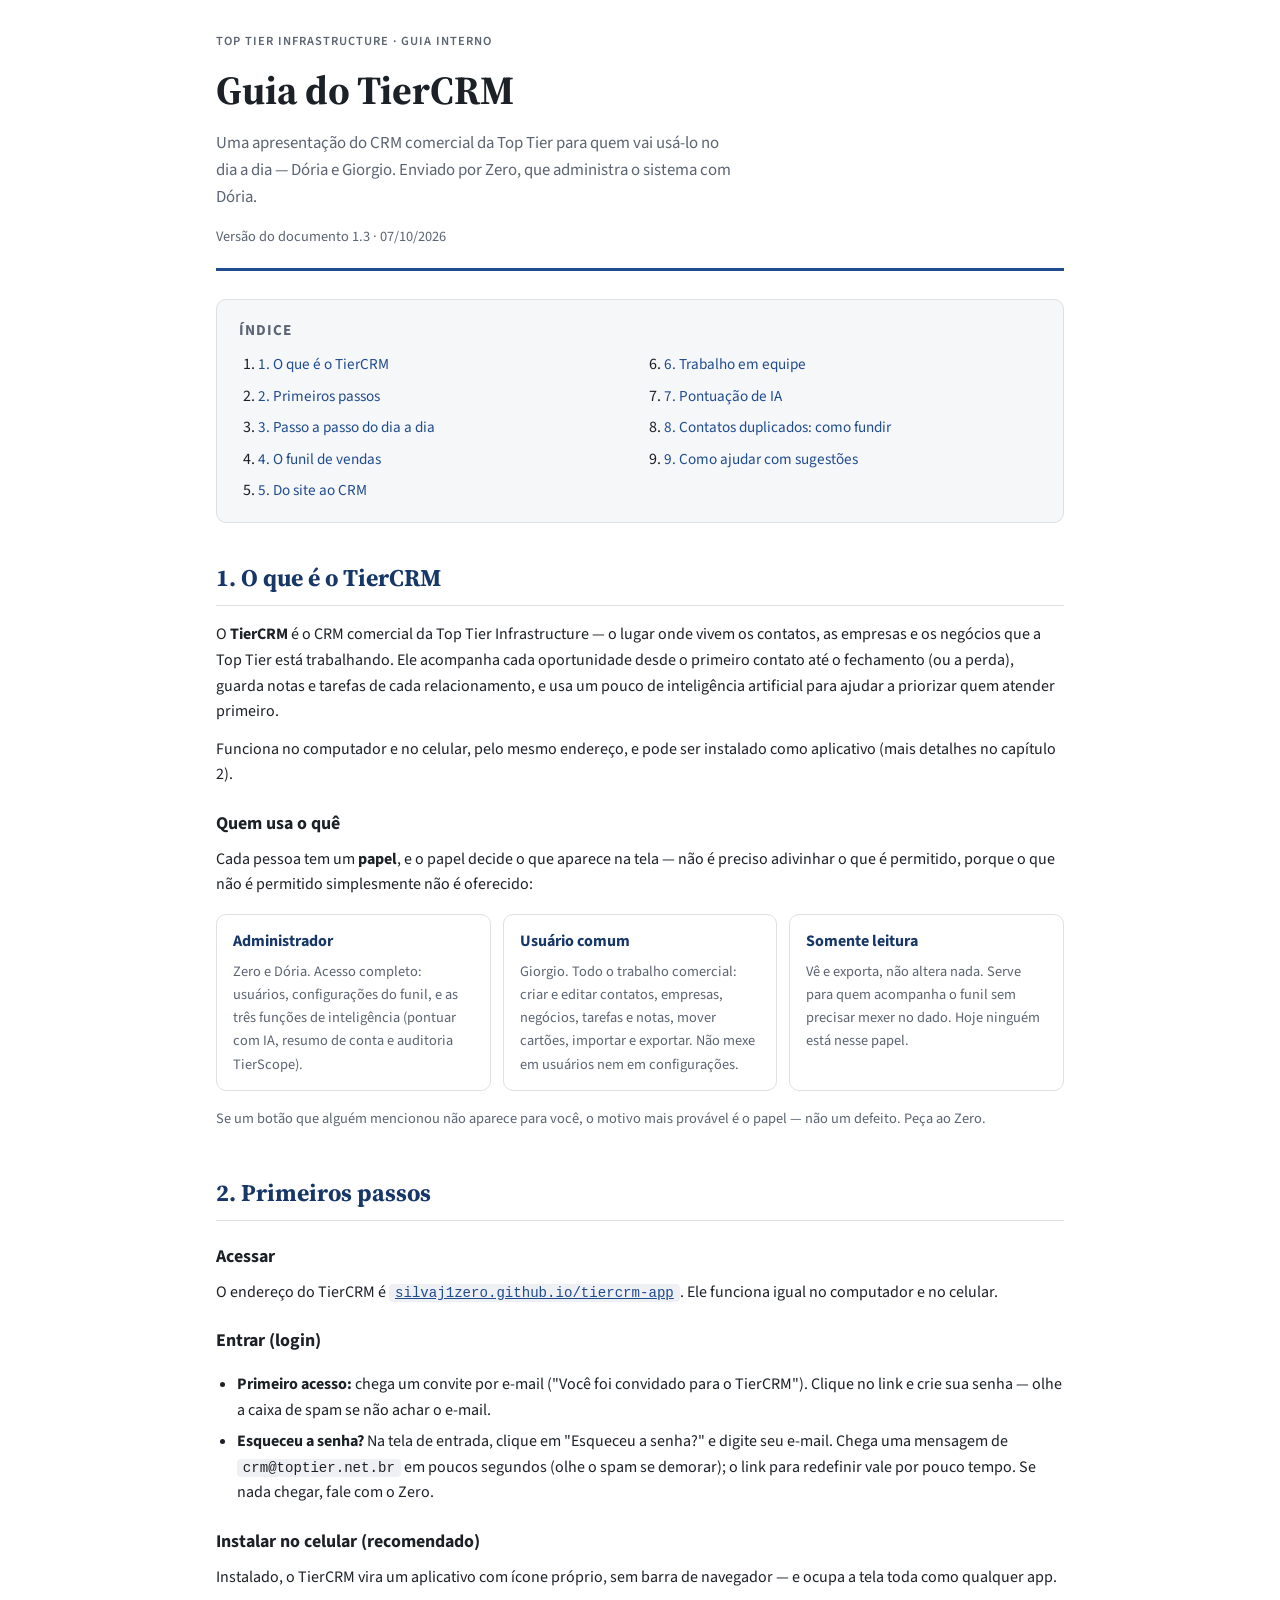
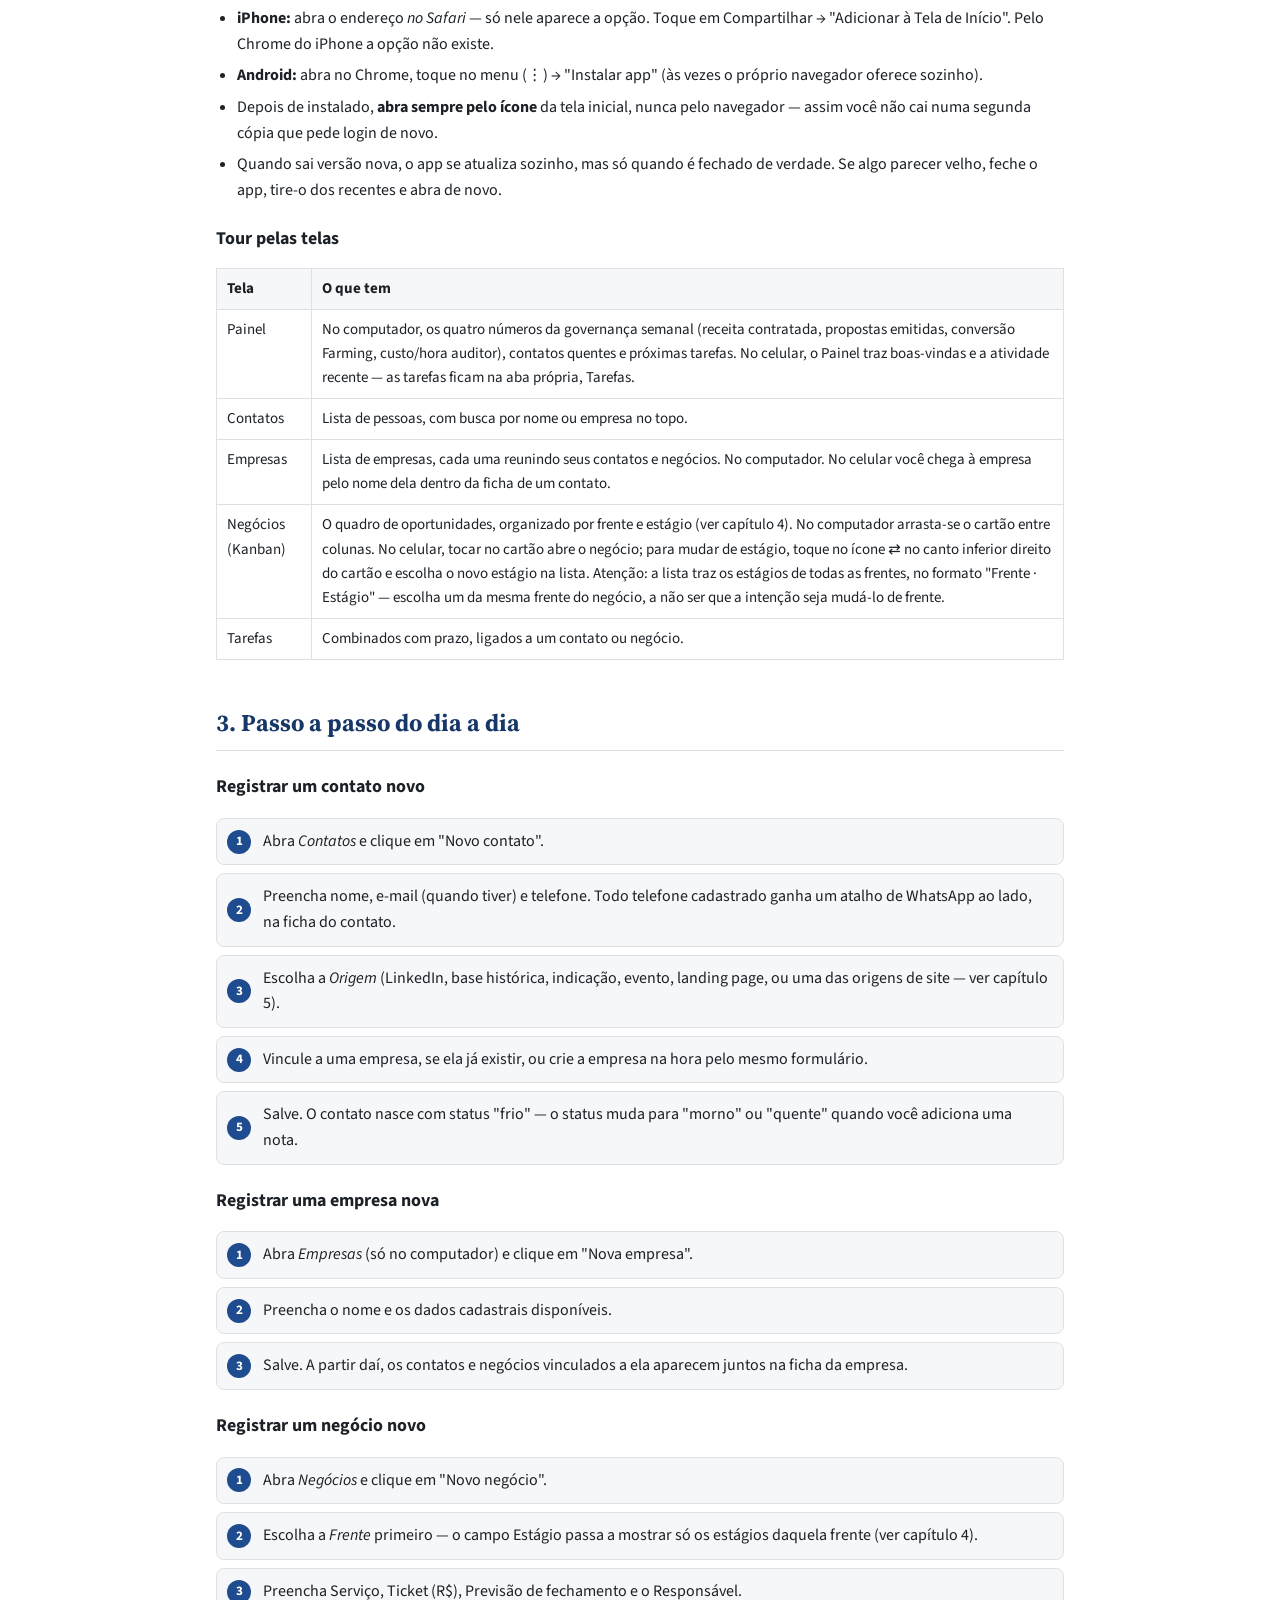
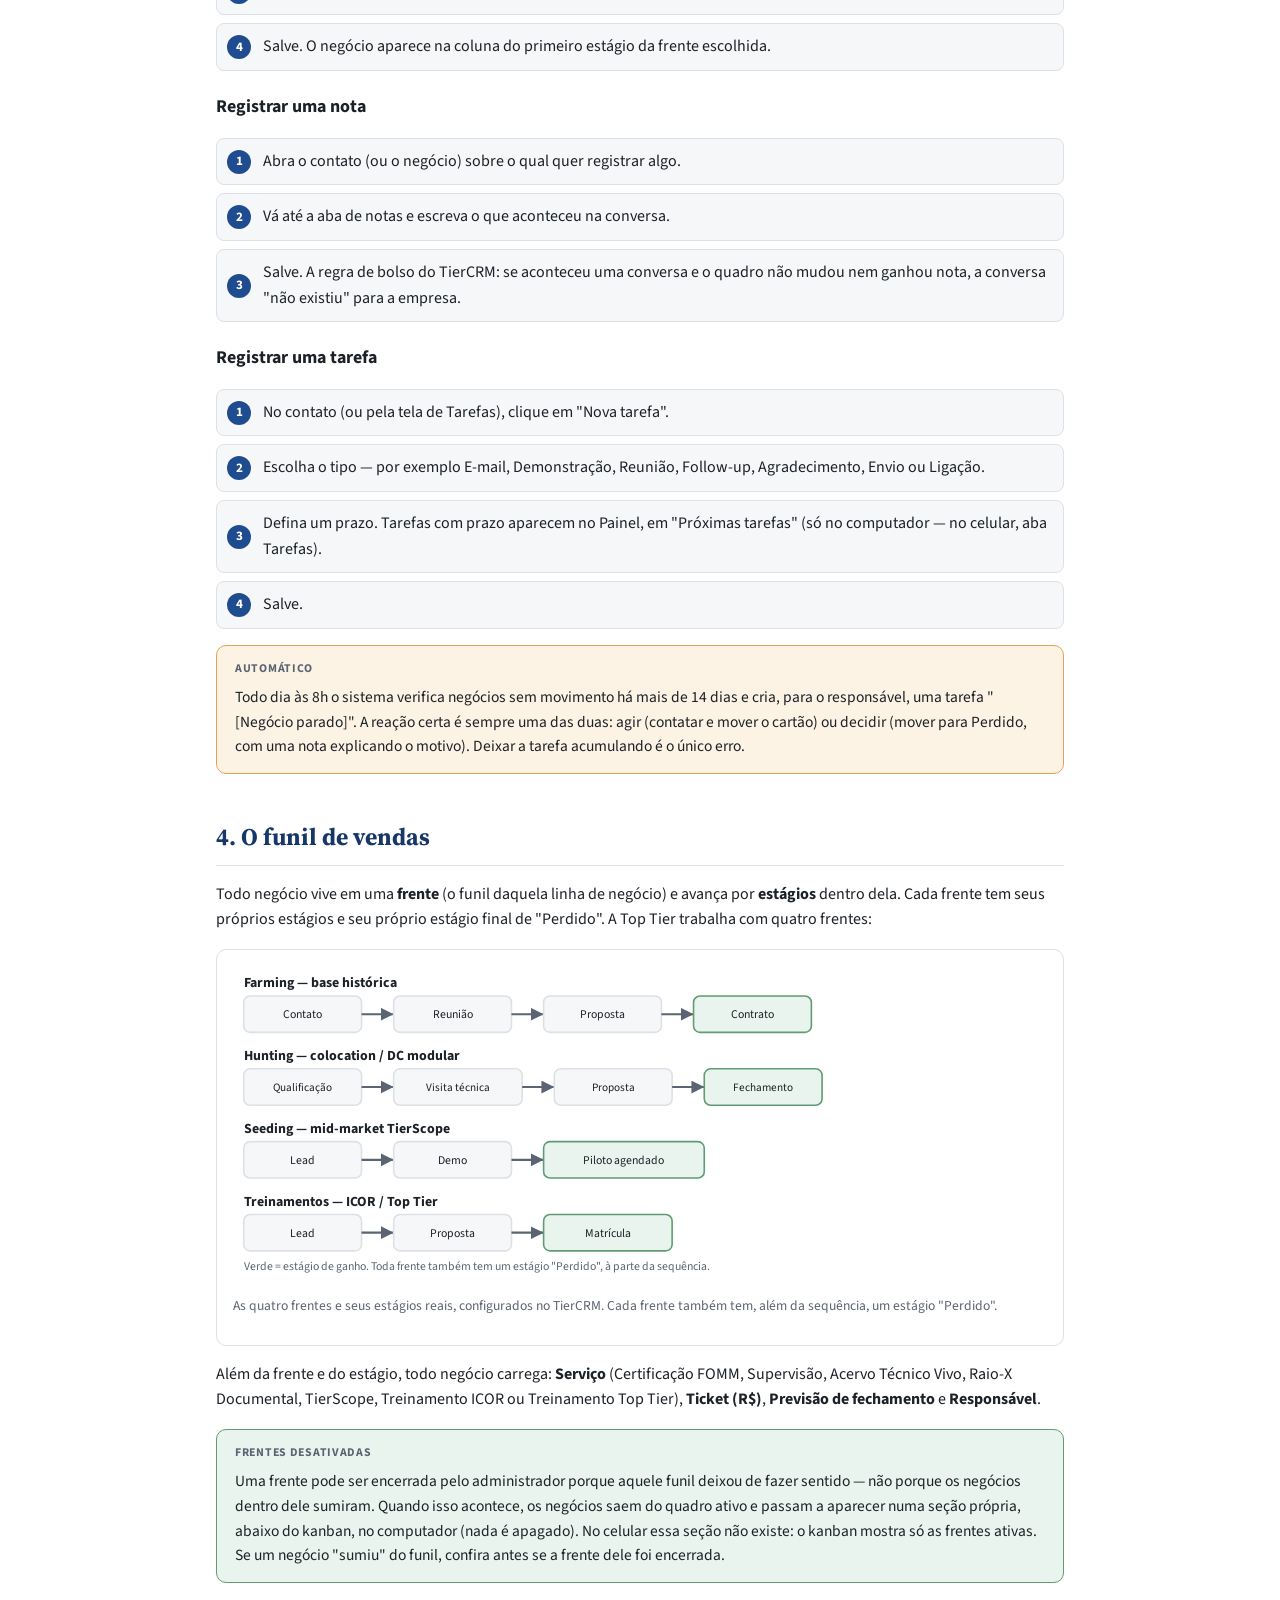
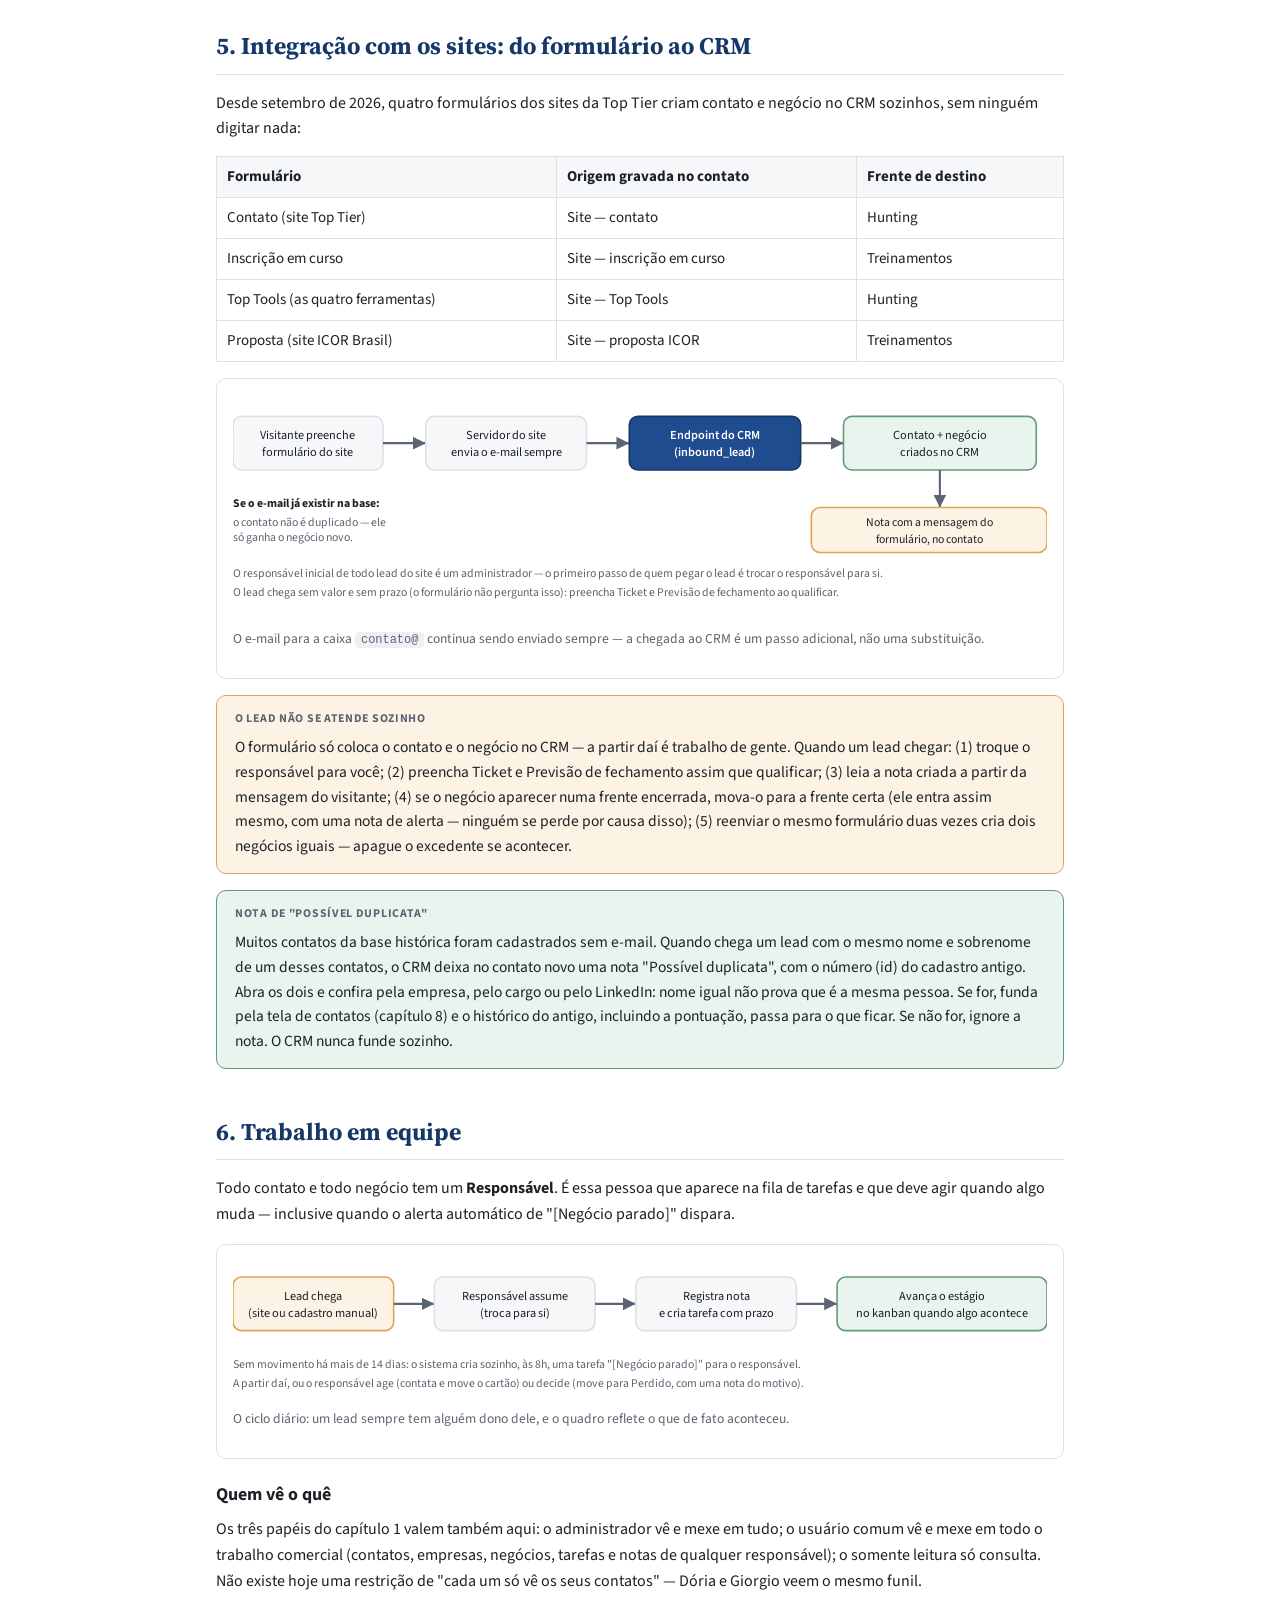
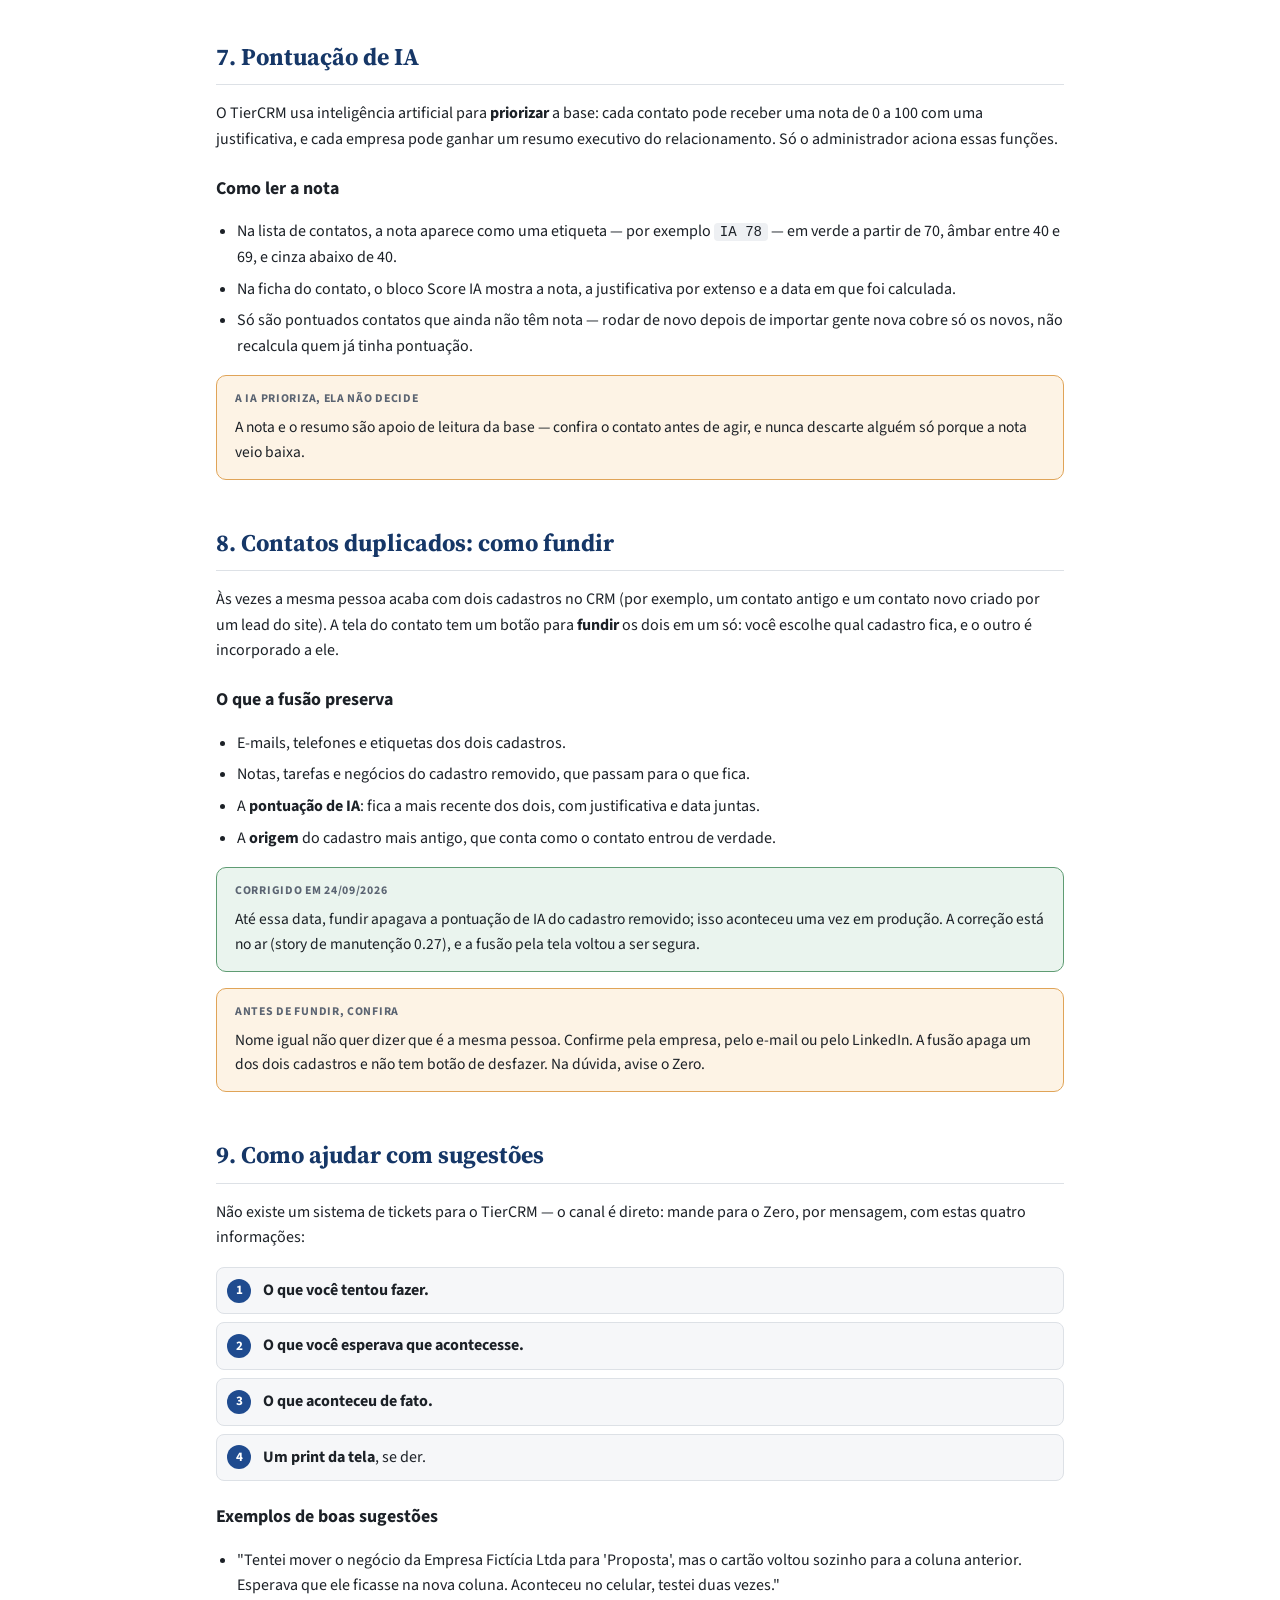
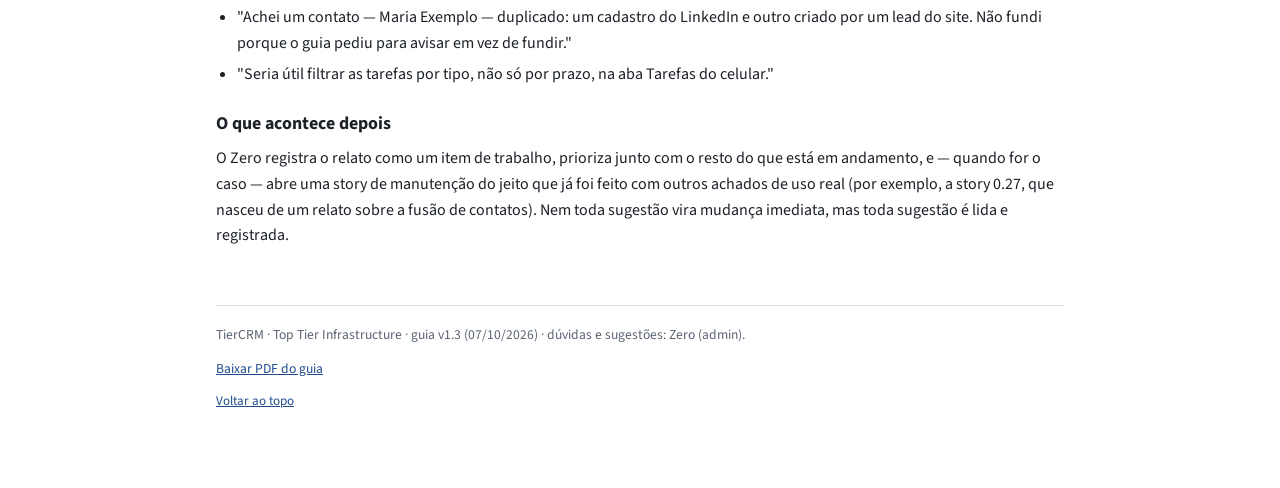
==== commit 723c4ab2: "Updates" ====
--- a/guia/index.html
+++ b/guia/index.html
@@ -494,10 +494,10 @@
         <h1>Guia do TierCRM</h1>
         <p class="lede">
           Uma apresentação do CRM comercial da Top Tier para quem vai usá-lo no
-          dia a dia — Doria e Giorgio. Enviado pelo Zero, administrador do
-          sistema.
-        </p>
-        <div class="meta-row">Versão do documento 1.2 · 25/09/2026</div>
+          dia a dia — Dória e Giorgio. Enviado por Zero, que administra o
+          sistema com Dória.
+        </p>
+        <div class="meta-row">Versão do documento 1.3 · 07/10/2026</div>
       </header>
 
       <nav class="toc" aria-label="Índice">
@@ -540,17 +540,17 @@
           <div class="role-card">
             <h4>Administrador</h4>
             <p>
-              O Zero. Acesso completo: usuários, configurações do funil, e as
-              três funções de inteligência (pontuar com IA, resumo de conta e
+              Zero e Dória. Acesso completo: usuários, configurações do funil, e
+              as três funções de inteligência (pontuar com IA, resumo de conta e
               auditoria TierScope).
             </p>
           </div>
           <div class="role-card">
             <h4>Usuário comum</h4>
             <p>
-              A Doria e o Giorgio. Todo o trabalho comercial: criar e editar
-              contatos, empresas, negócios, tarefas e notas, mover cartões,
-              importar e exportar. Não mexe em usuários nem em configurações.
+              Giorgio. Todo o trabalho comercial: criar e editar contatos,
+              empresas, negócios, tarefas e notas, mover cartões, importar e
+              exportar. Não mexe em usuários nem em configurações.
             </p>
           </div>
           <div class="role-card">
@@ -654,8 +654,13 @@
             <td>Negócios (Kanban)</td>
             <td>
               O quadro de oportunidades, organizado por frente e estágio (ver
-              capítulo 4). No computador arrasta-se o cartão entre colunas; no
-              celular, toca-se no cartão e usa-se "Mover estágio".
+              capítulo 4). No computador arrasta-se o cartão entre colunas. No
+              celular, tocar no cartão abre o negócio; para mudar de estágio,
+              toque no ícone ⇄ no canto inferior direito do cartão e escolha o
+              novo estágio na lista. Atenção: a lista traz os estágios de todas
+              as frentes, no formato "Frente · Estágio" — escolha um da mesma
+              frente do negócio, a não ser que a intenção seja mudá-lo de
+              frente.
             </td>
           </tr>
           <tr>
@@ -1388,7 +1393,7 @@
           mexe em tudo; o usuário comum vê e mexe em todo o trabalho comercial
           (contatos, empresas, negócios, tarefas e notas de qualquer
           responsável); o somente leitura só consulta. Não existe hoje uma
-          restrição de "cada um só vê os seus contatos" — Doria e Giorgio veem o
+          restrição de "cada um só vê os seus contatos" — Dória e Giorgio veem o
           mesmo funil.
         </p>
       </section>
@@ -1510,7 +1515,7 @@
 
       <footer class="doc-footer">
         <p>
-          TierCRM · Top Tier Infrastructure · guia v1.2 (25/09/2026) · dúvidas e
+          TierCRM · Top Tier Infrastructure · guia v1.3 (07/10/2026) · dúvidas e
           sugestões: Zero (admin).
         </p>
         <p class="doc-download"><a href="./guia-da-equipe.pdf" rel="nofollow" download>Baixar PDF do guia</a></p>
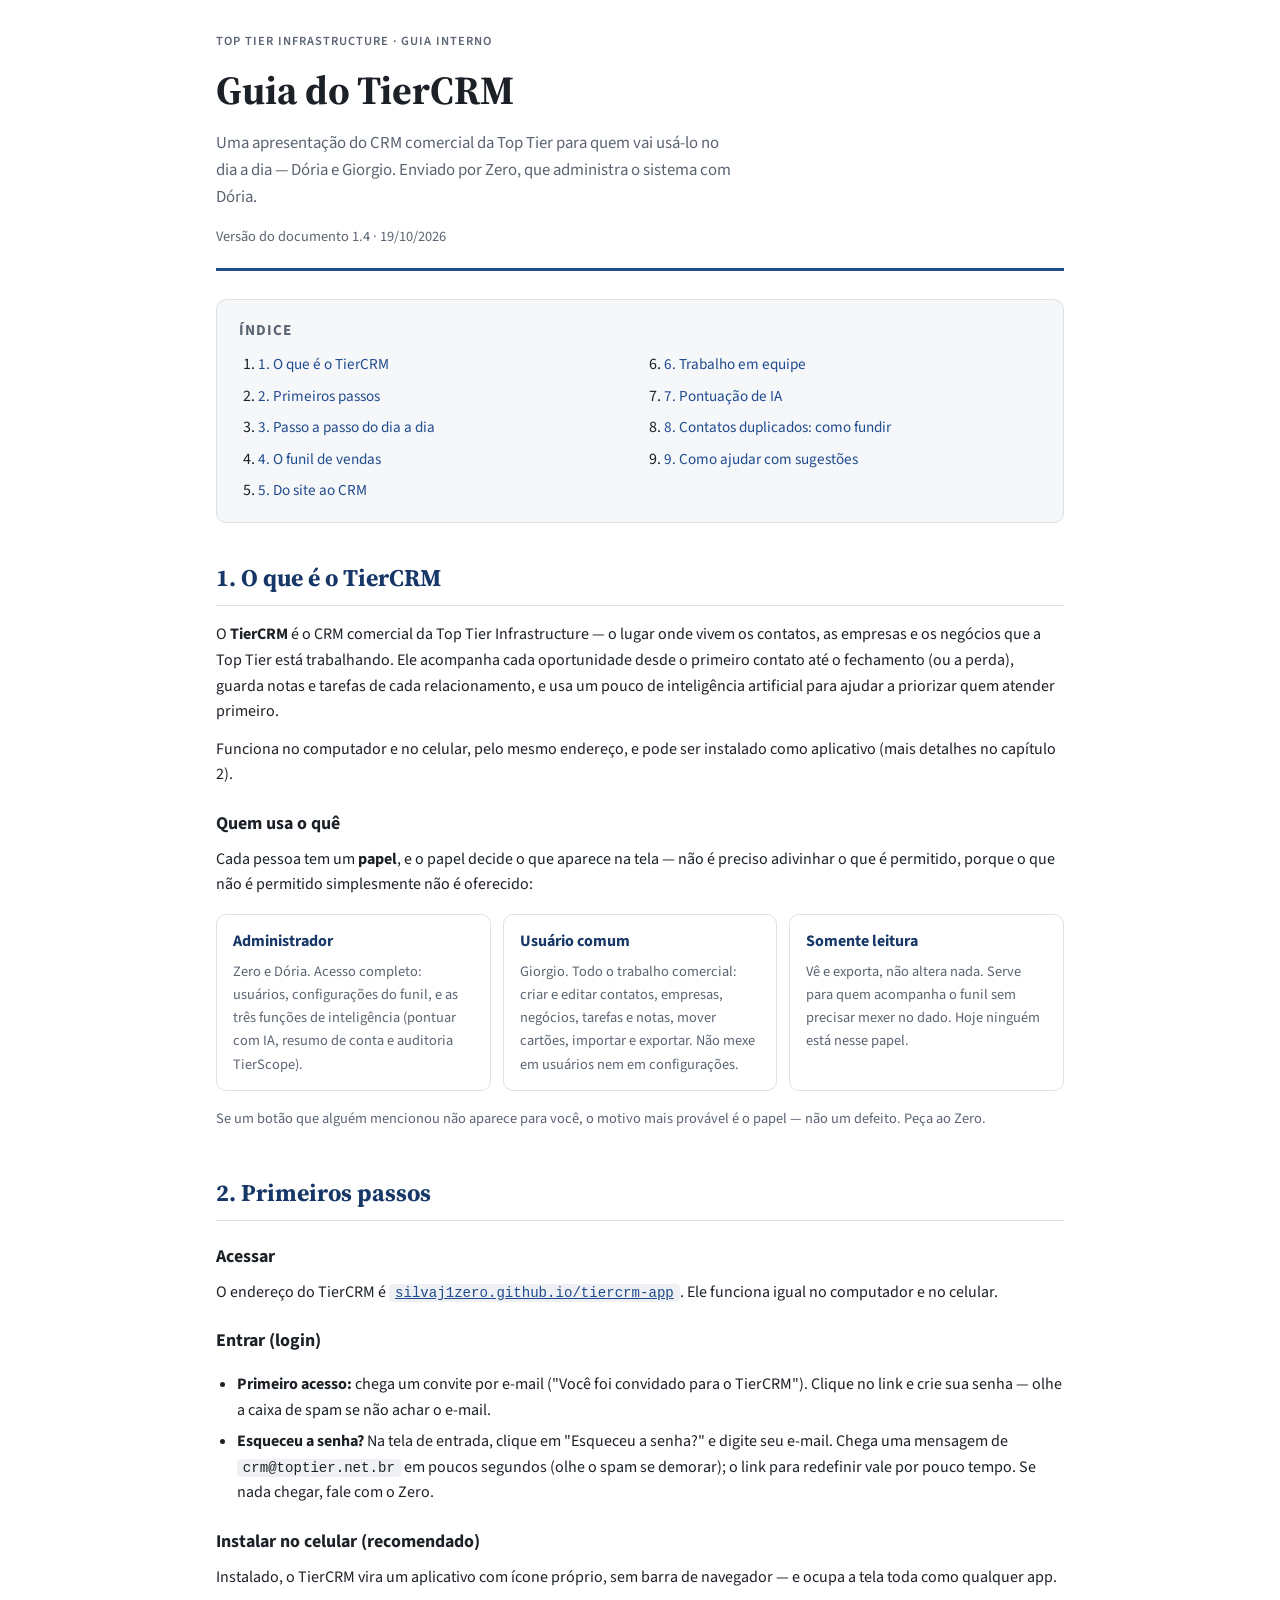
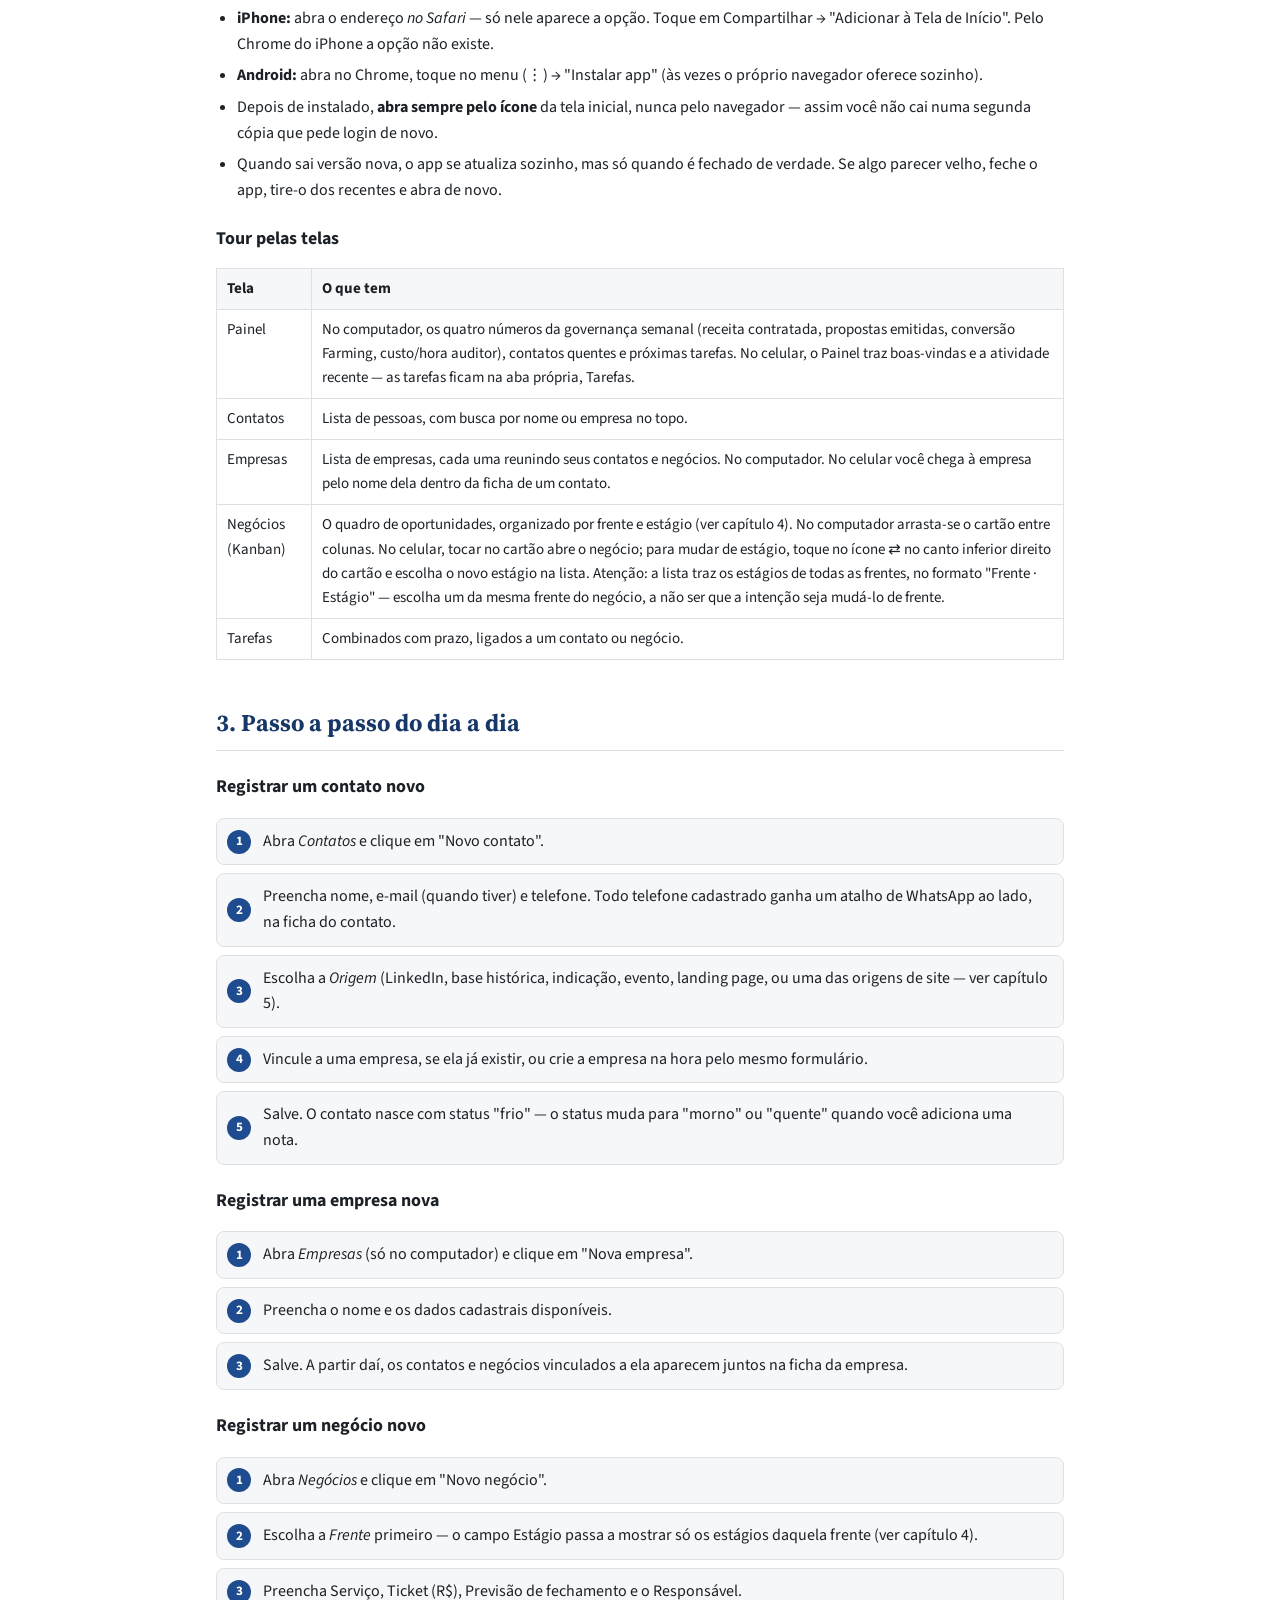
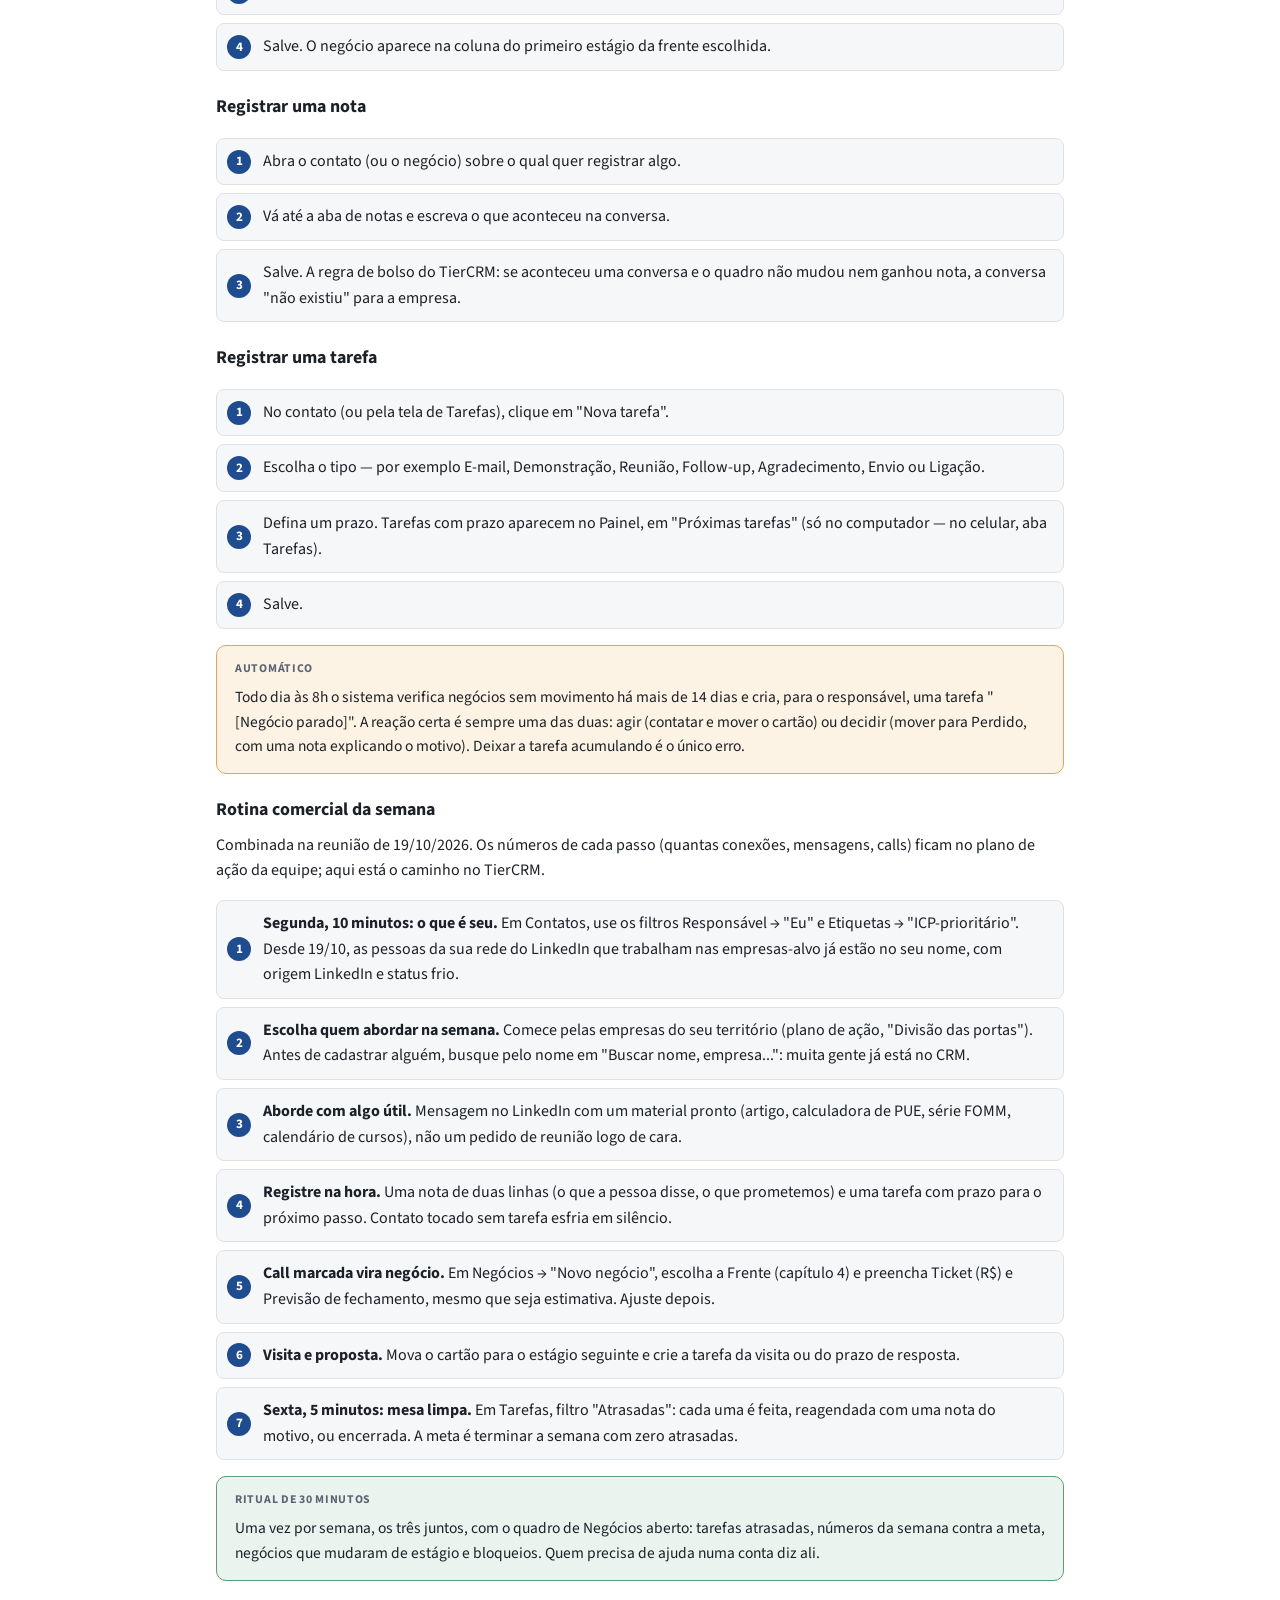
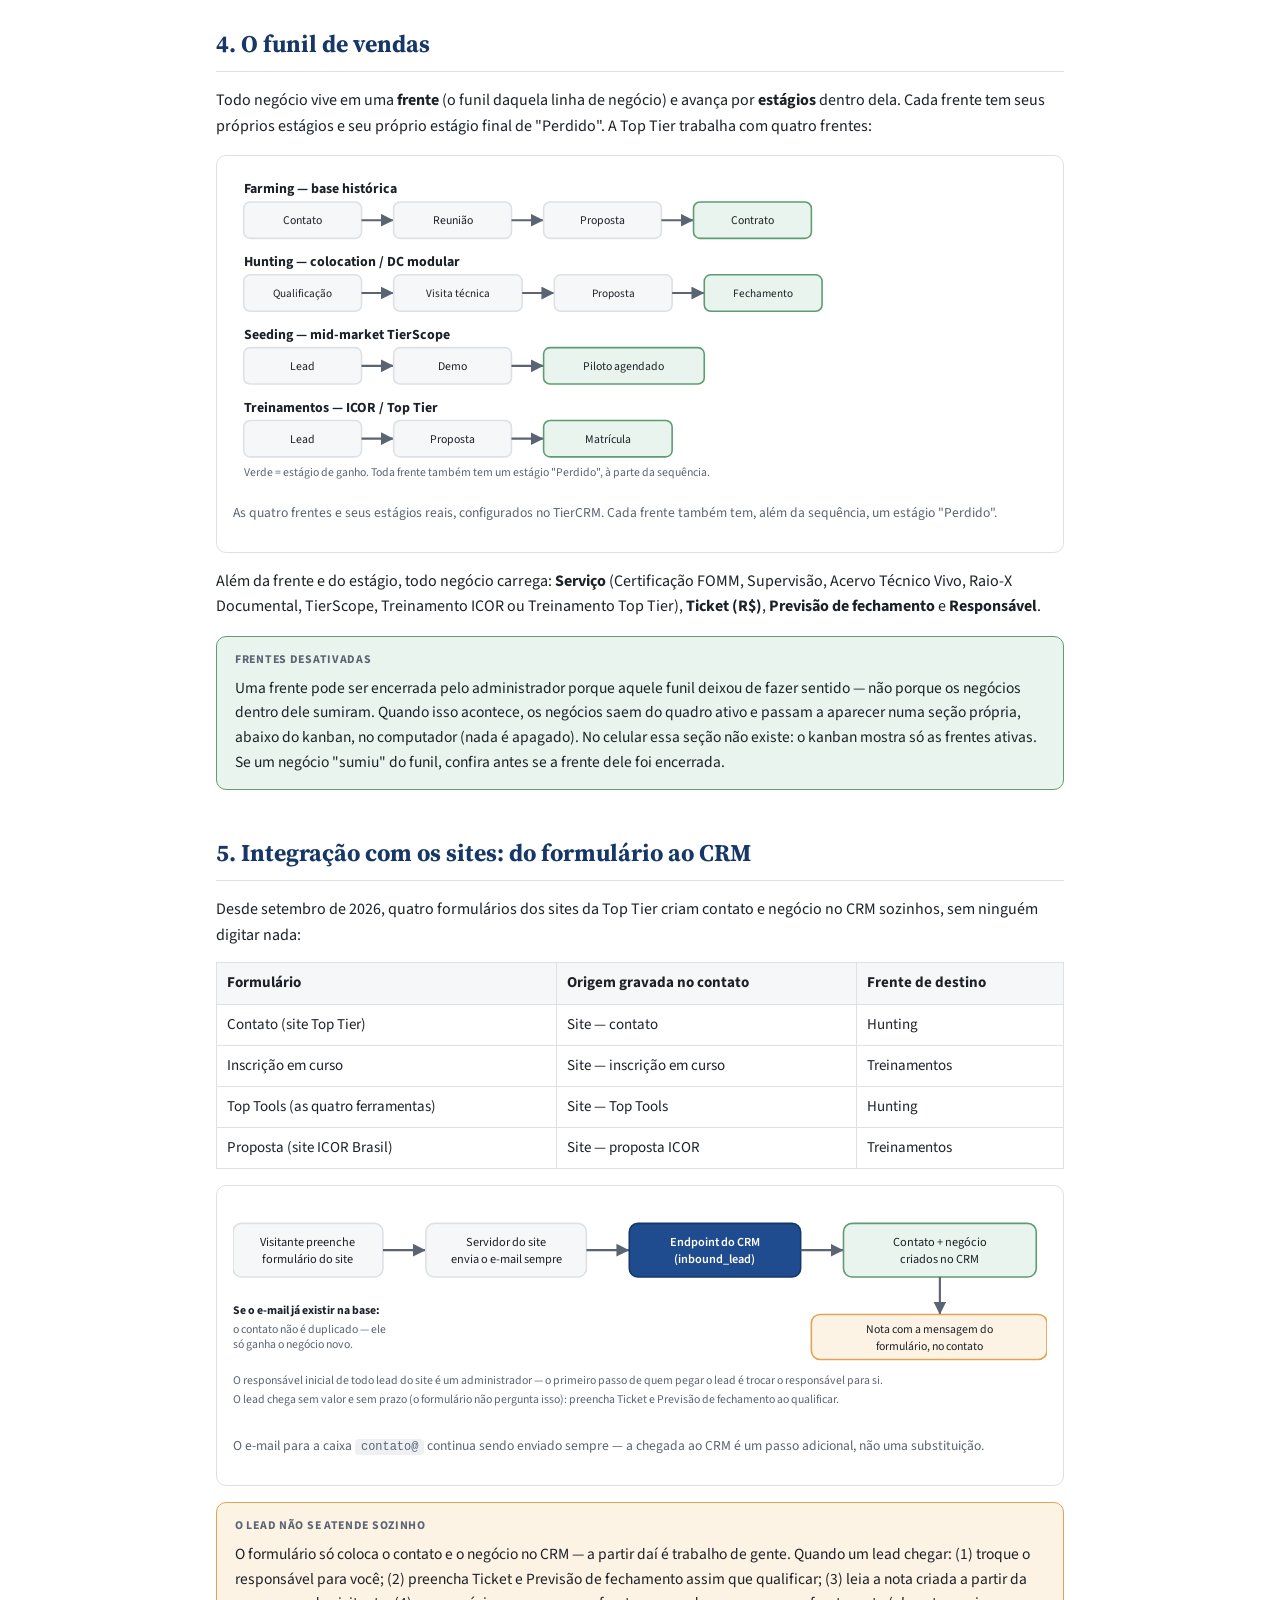
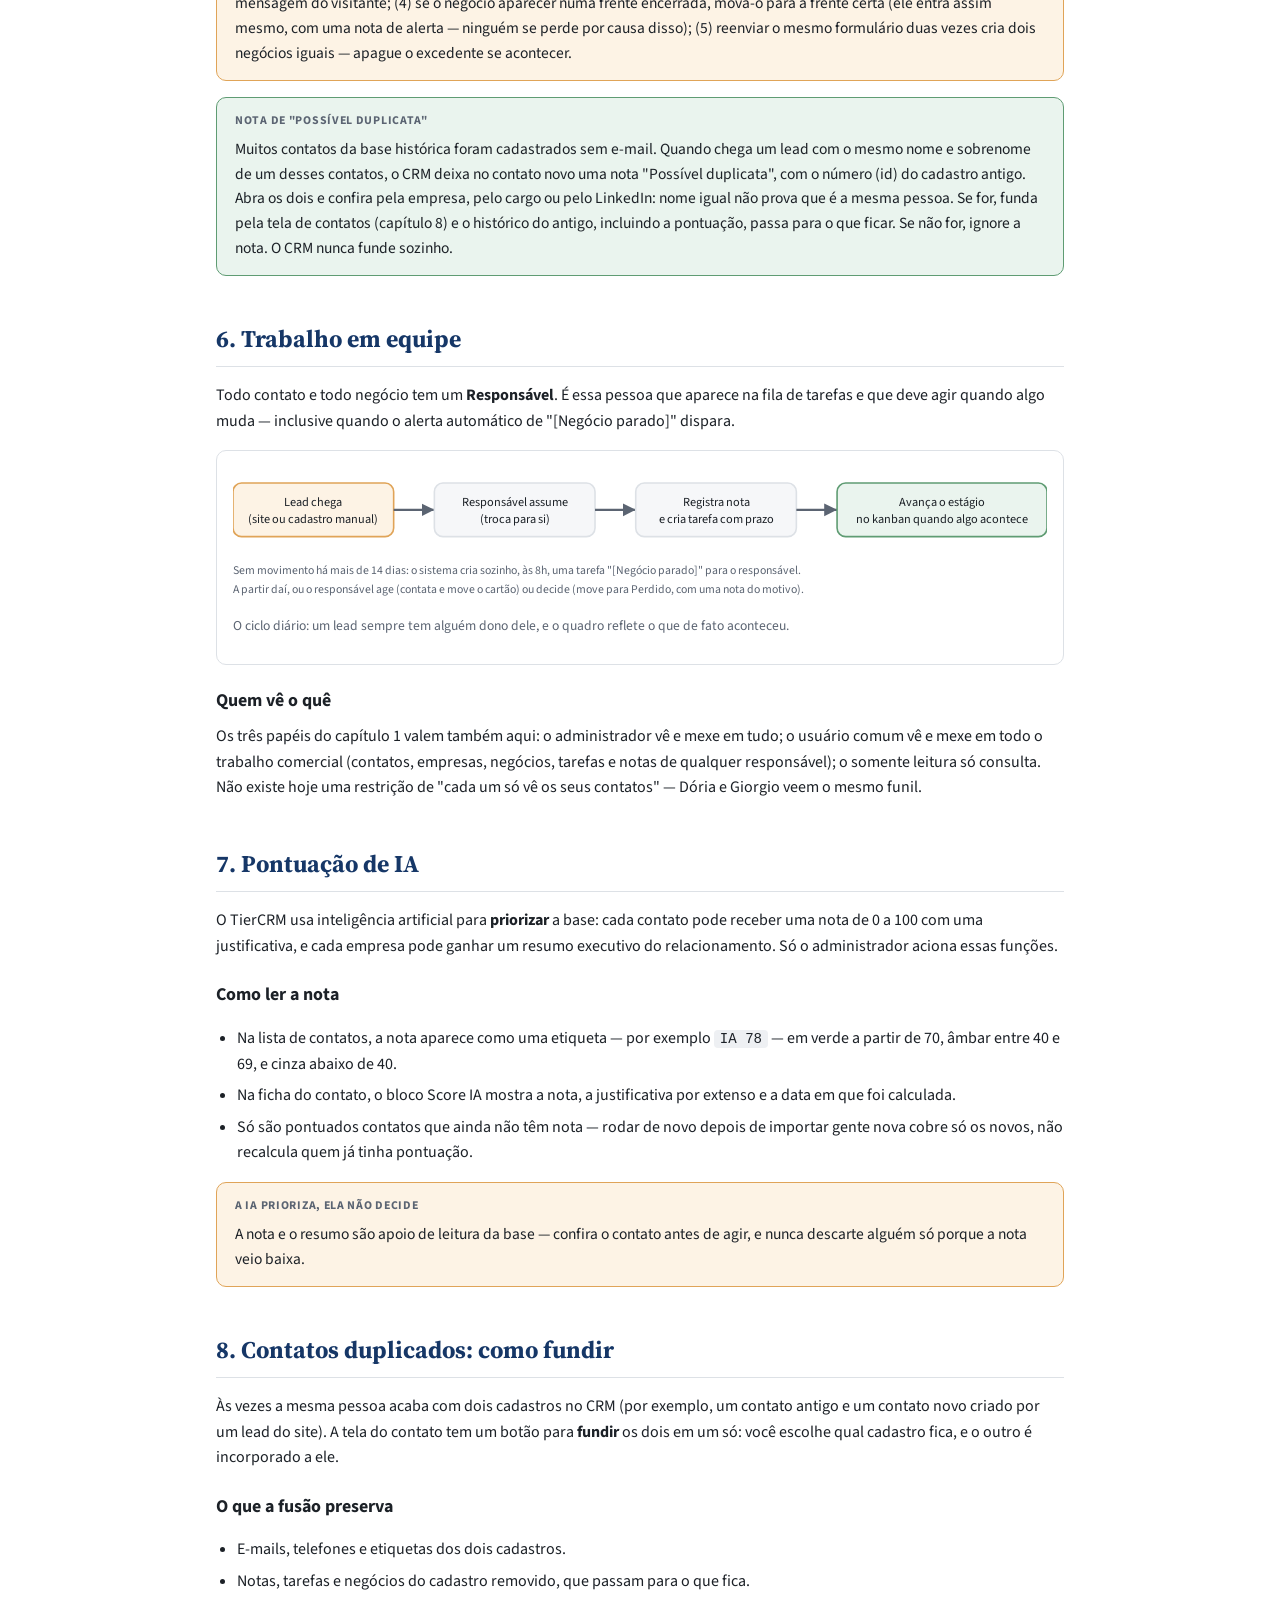
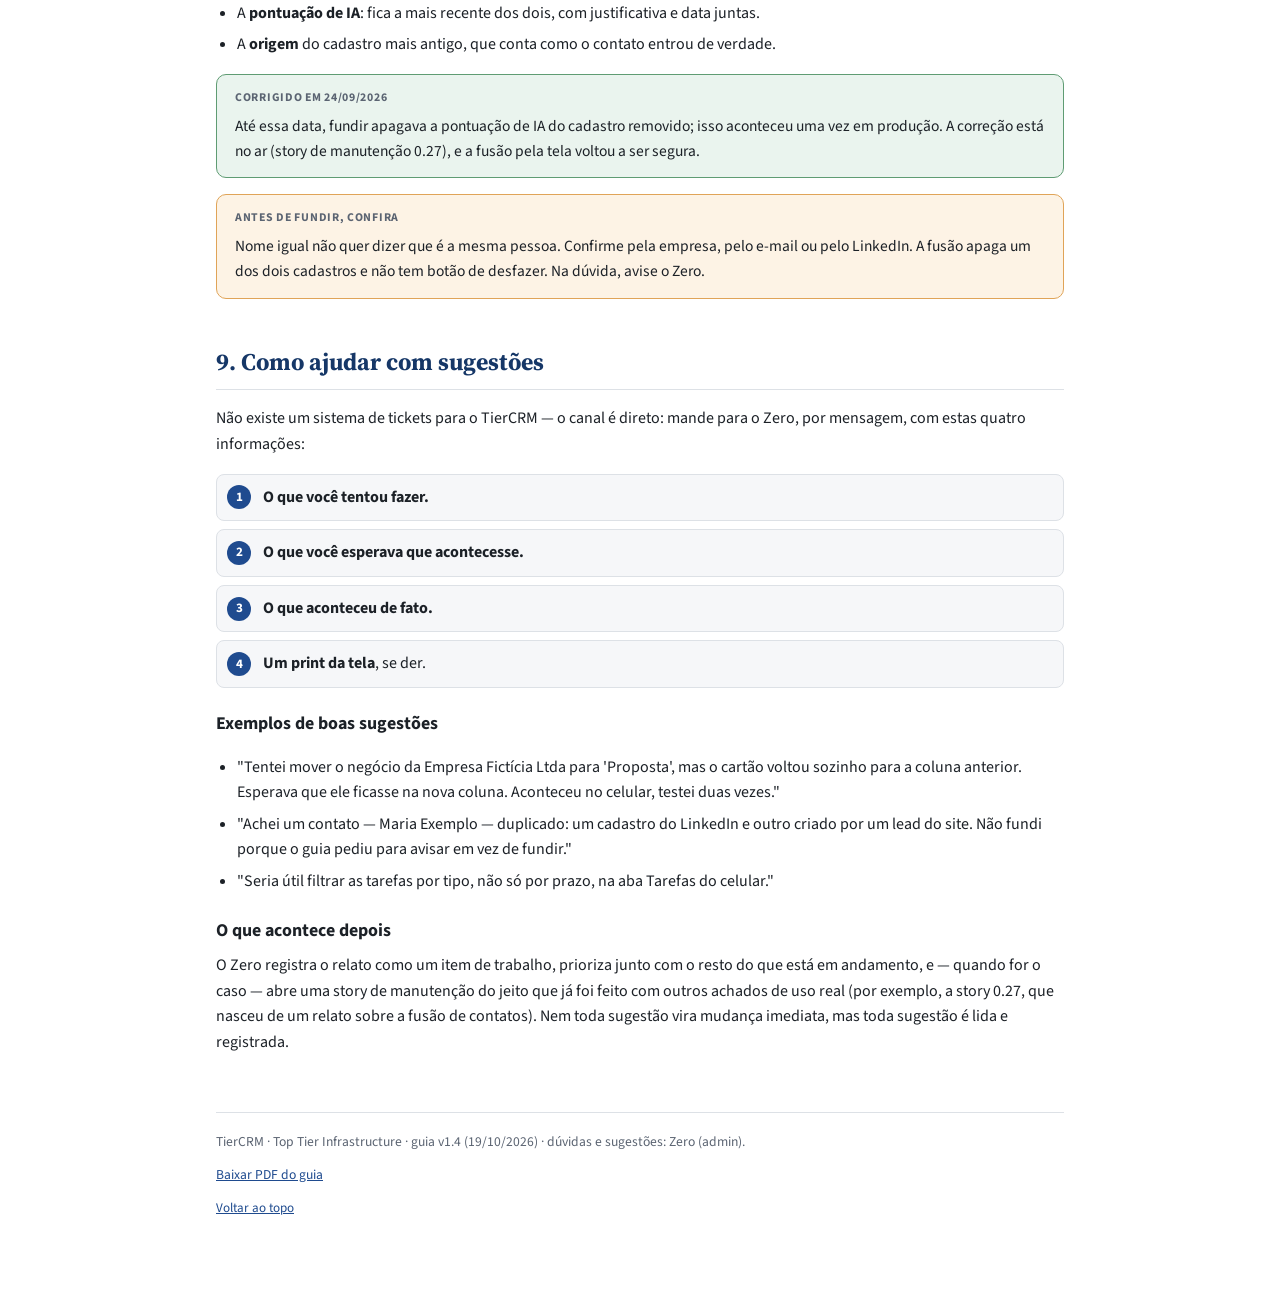
==== commit 37f20246: "Updates" ====
--- a/guia/index.html
+++ b/guia/index.html
@@ -497,7 +497,7 @@
           dia a dia — Dória e Giorgio. Enviado por Zero, que administra o
           sistema com Dória.
         </p>
-        <div class="meta-row">Versão do documento 1.3 · 07/10/2026</div>
+        <div class="meta-row">Versão do documento 1.4 · 19/10/2026</div>
       </header>
 
       <nav class="toc" aria-label="Índice">
@@ -762,6 +762,60 @@
           ou decidir (mover para Perdido, com uma nota explicando o motivo).
           Deixar a tarefa acumulando é o único erro.
         </div>
+
+        <h3>Rotina comercial da semana</h3>
+        <p>
+          Combinada na reunião de 19/10/2026. Os números de cada passo (quantas
+          conexões, mensagens, calls) ficam no plano de ação da equipe; aqui
+          está o caminho no TierCRM.
+        </p>
+        <ol class="steps">
+          <li>
+            <strong>Segunda, 10 minutos: o que é seu.</strong> Em Contatos, use
+            os filtros Responsável → "Eu" e Etiquetas → "ICP-prioritário". Desde
+            19/10, as pessoas da sua rede do LinkedIn que trabalham nas
+            empresas-alvo já estão no seu nome, com origem LinkedIn e status
+            frio.
+          </li>
+          <li>
+            <strong>Escolha quem abordar na semana.</strong> Comece pelas
+            empresas do seu território (plano de ação, "Divisão das portas").
+            Antes de cadastrar alguém, busque pelo nome em "Buscar nome,
+            empresa...": muita gente já está no CRM.
+          </li>
+          <li>
+            <strong>Aborde com algo útil.</strong> Mensagem no LinkedIn com um
+            material pronto (artigo, calculadora de PUE, série FOMM, calendário
+            de cursos), não um pedido de reunião logo de cara.
+          </li>
+          <li>
+            <strong>Registre na hora.</strong> Uma nota de duas linhas (o que a
+            pessoa disse, o que prometemos) e uma tarefa com prazo para o
+            próximo passo. Contato tocado sem tarefa esfria em silêncio.
+          </li>
+          <li>
+            <strong>Call marcada vira negócio.</strong> Em Negócios → "Novo
+            negócio", escolha a Frente (capítulo 4) e preencha Ticket (R$) e
+            Previsão de fechamento, mesmo que seja estimativa. Ajuste depois.
+          </li>
+          <li>
+            <strong>Visita e proposta.</strong> Mova o cartão para o estágio
+            seguinte e crie a tarefa da visita ou do prazo de resposta.
+          </li>
+          <li>
+            <strong>Sexta, 5 minutos: mesa limpa.</strong> Em Tarefas, filtro
+            "Atrasadas": cada uma é feita, reagendada com uma nota do motivo, ou
+            encerrada. A meta é terminar a semana com zero atrasadas.
+          </li>
+        </ol>
+
+        <div class="callout ok">
+          <strong class="label">Ritual de 30 minutos</strong>
+          Uma vez por semana, os três juntos, com o quadro de Negócios aberto:
+          tarefas atrasadas, números da semana contra a meta, negócios que
+          mudaram de estágio e bloqueios. Quem precisa de ajuda numa conta diz
+          ali.
+        </div>
       </section>
 
       <!-- ============ 4. FUNIL ============ -->
@@ -1515,7 +1569,7 @@
 
       <footer class="doc-footer">
         <p>
-          TierCRM · Top Tier Infrastructure · guia v1.3 (07/10/2026) · dúvidas e
+          TierCRM · Top Tier Infrastructure · guia v1.4 (19/10/2026) · dúvidas e
           sugestões: Zero (admin).
         </p>
         <p class="doc-download"><a href="./guia-da-equipe.pdf" rel="nofollow" download>Baixar PDF do guia</a></p>
